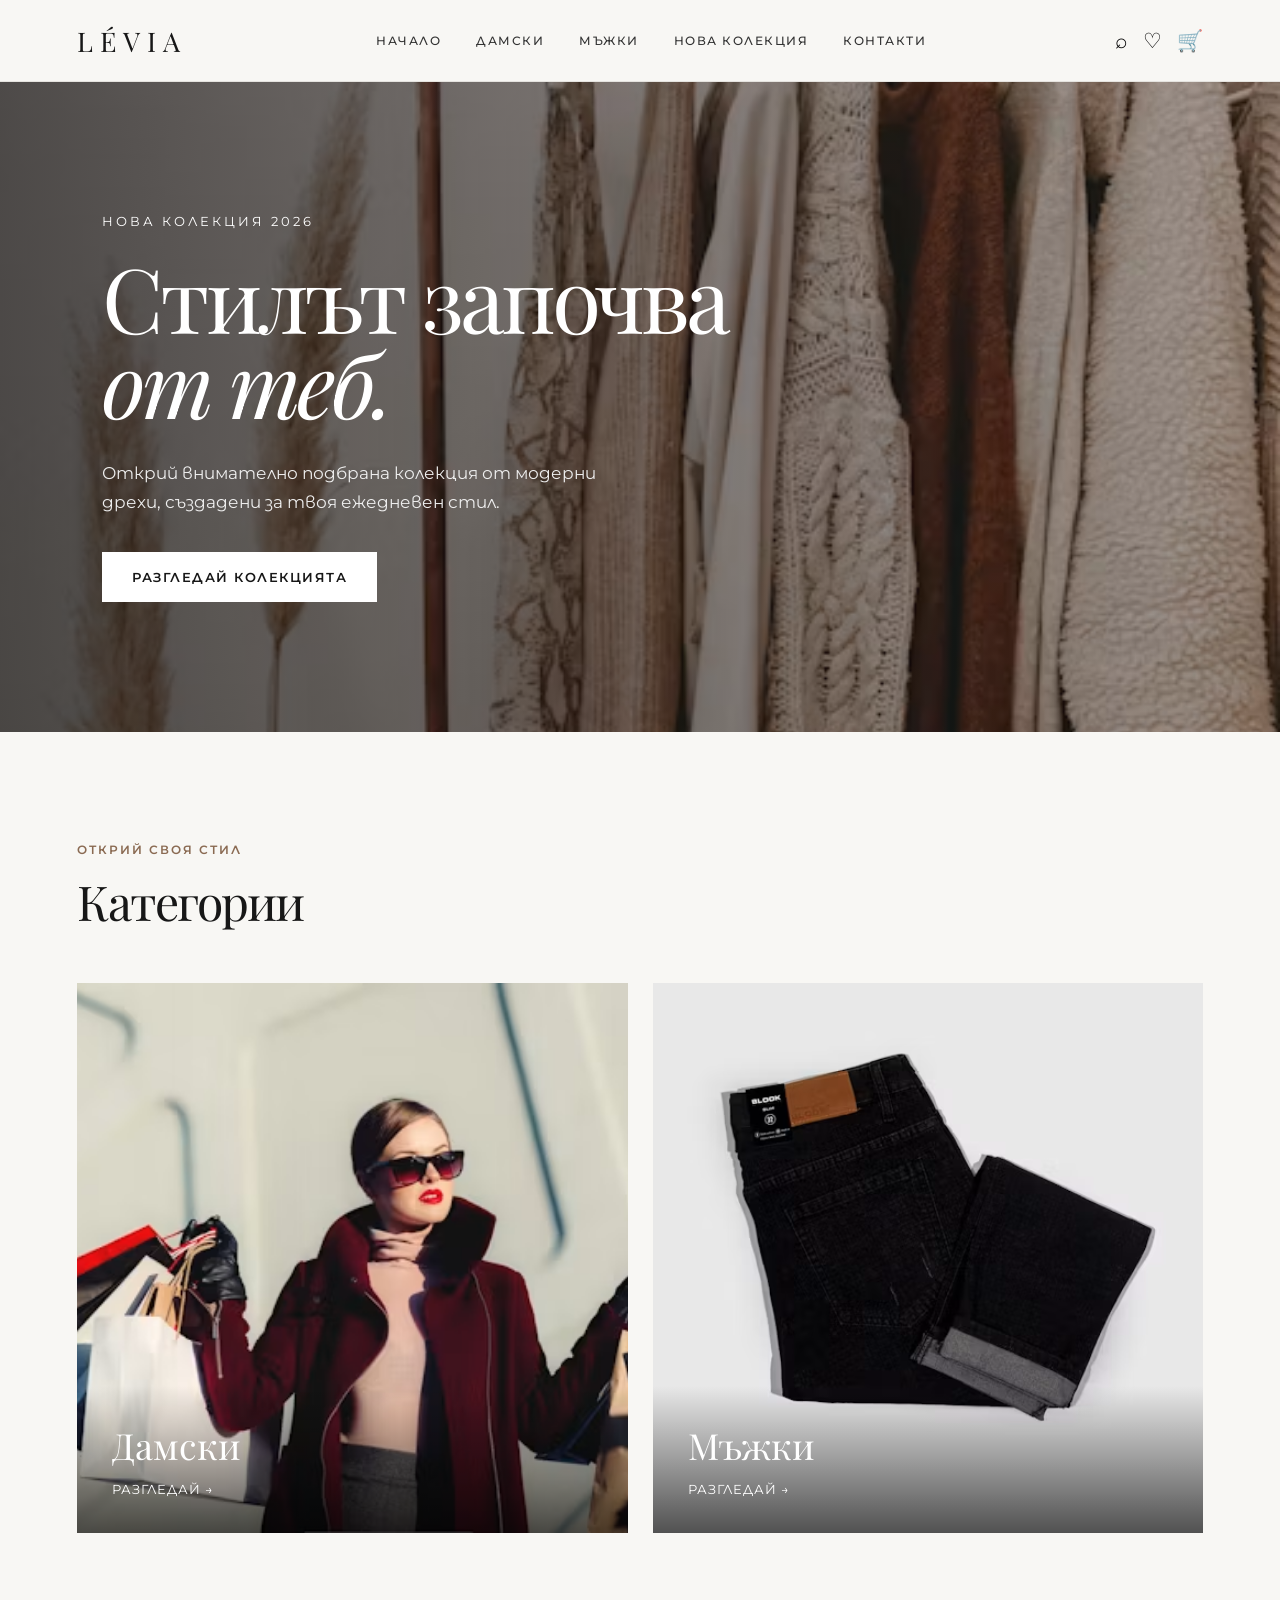
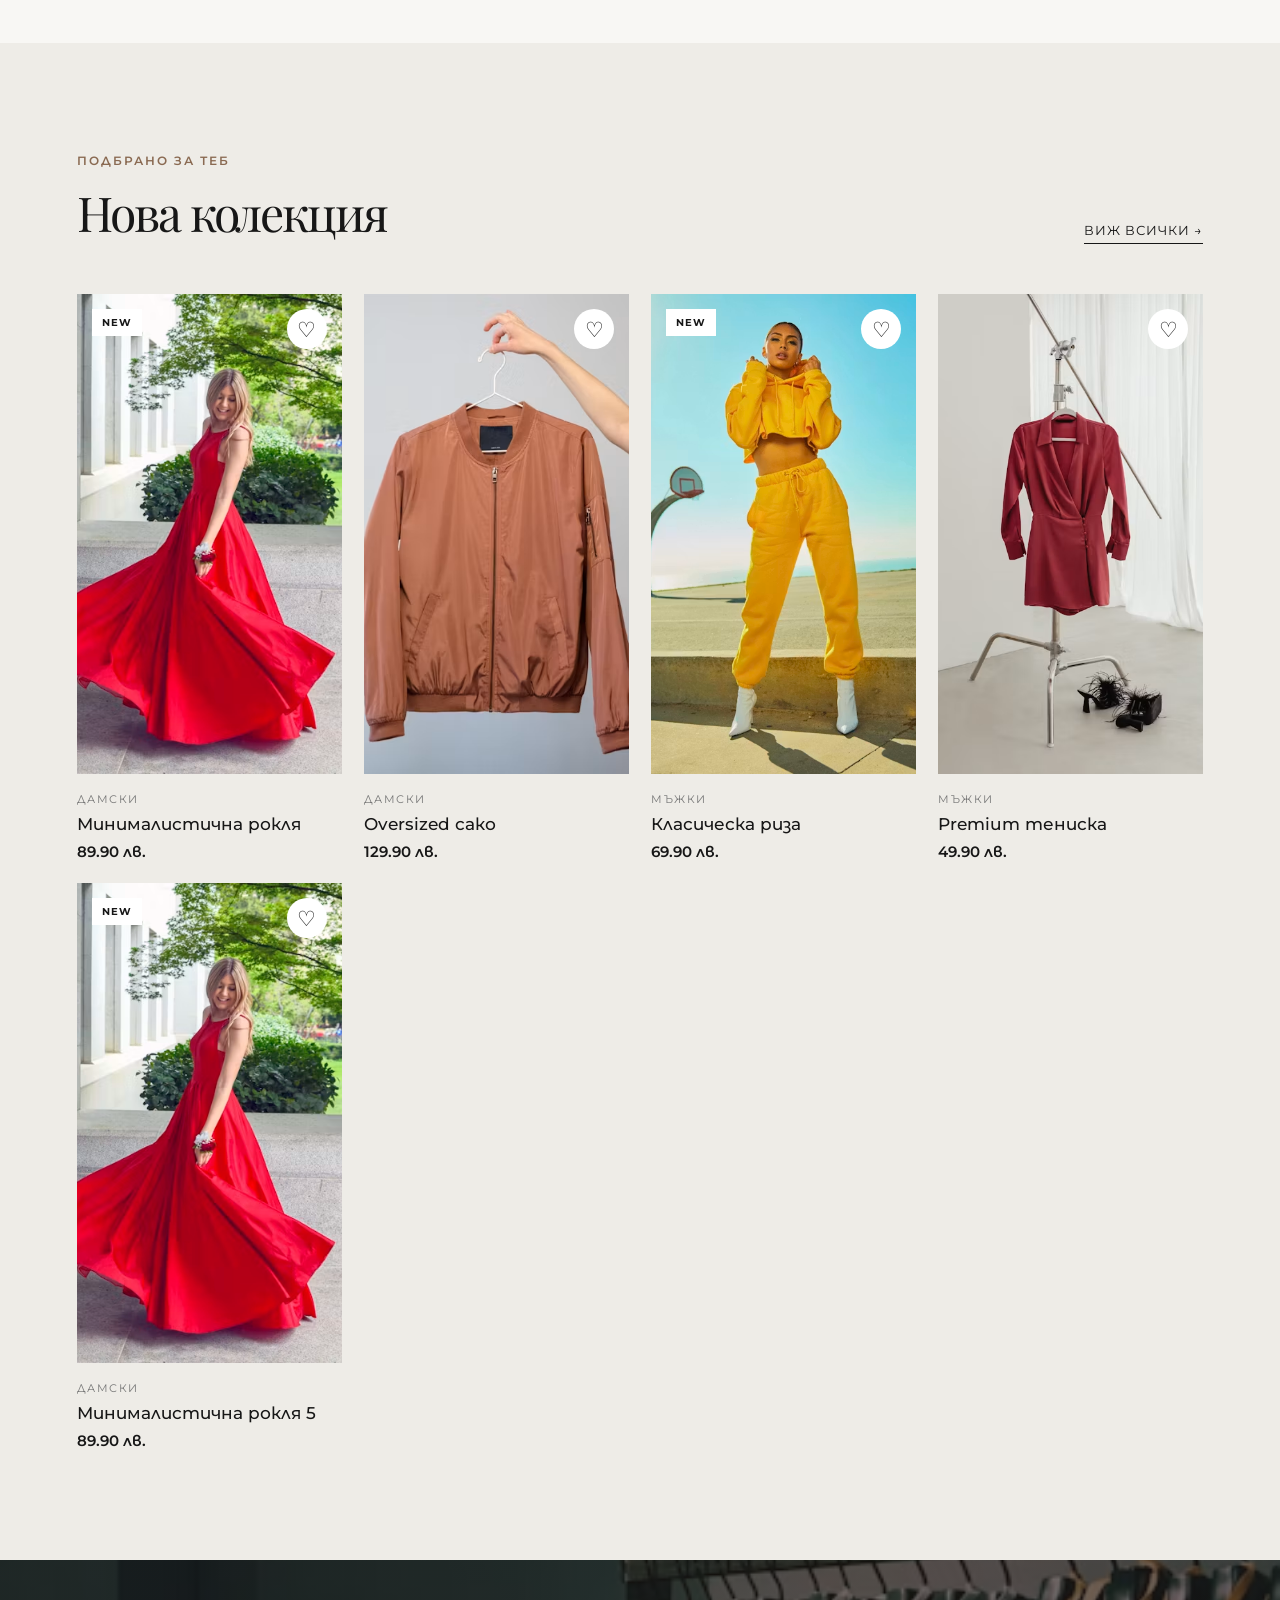
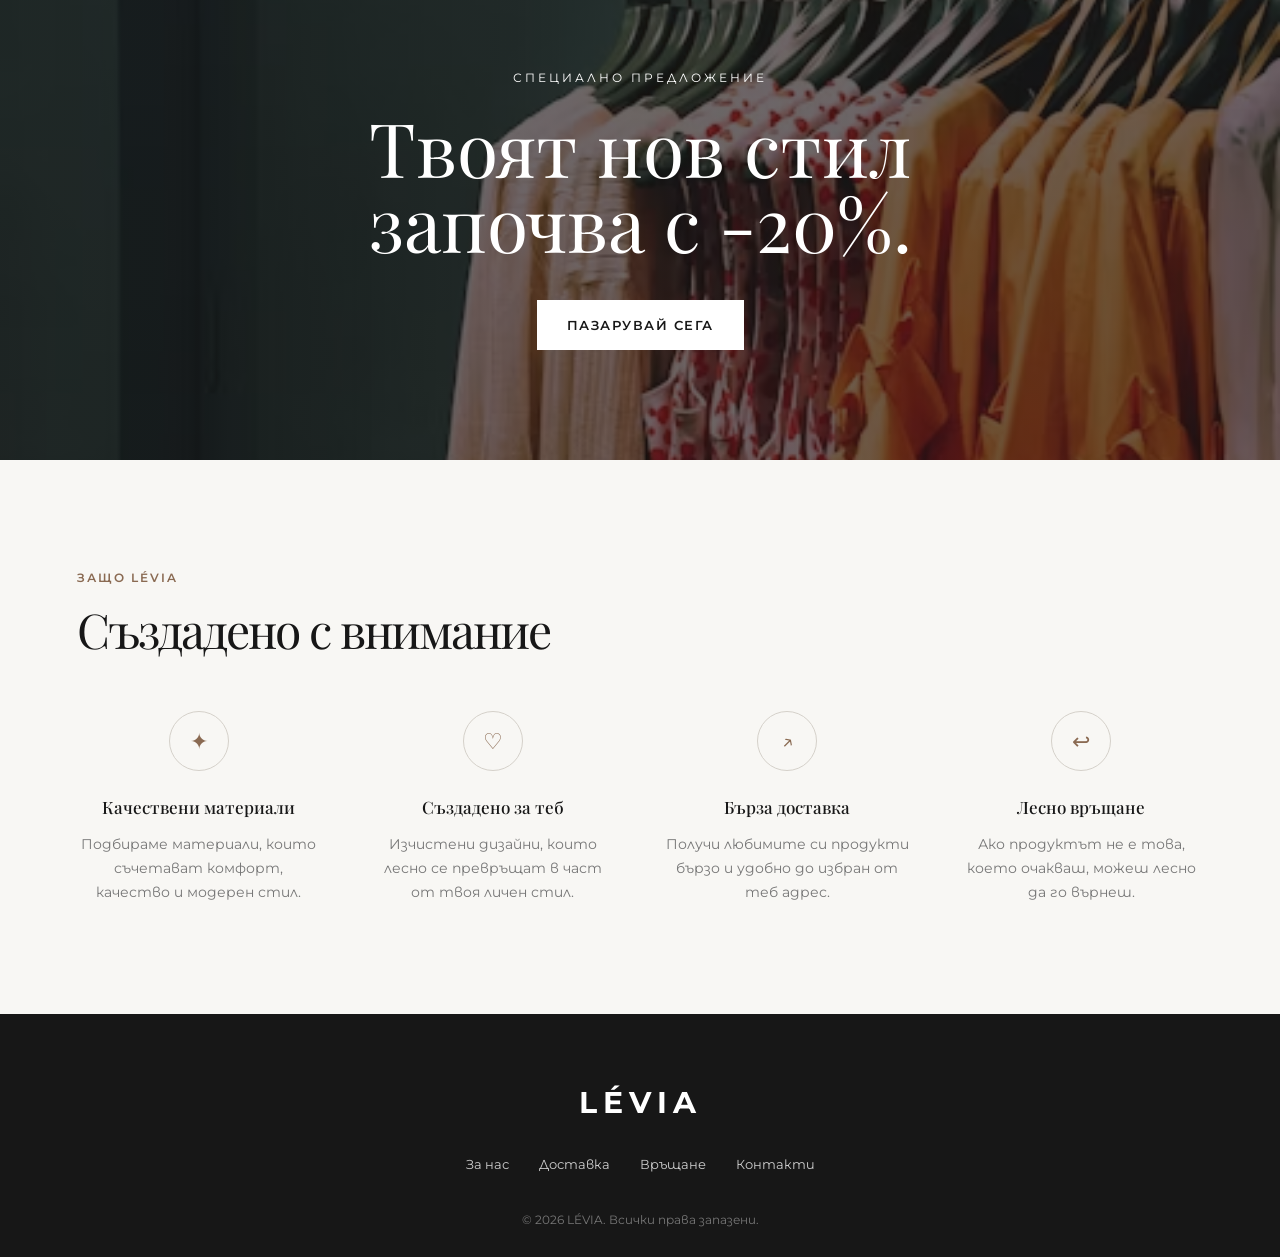
==== index.html @ e7f55e53 "Add separate contact page" ====
<!DOCTYPE html>
<html lang="bg">
<head>
    <meta charset="UTF-8">
    <meta name="viewport" content="width=device-width, initial-scale=1.0">

    <title>LÉVIA — Мода за всеки ден</title>

<link rel="preconnect" href="https://fonts.googleapis.com">
<link rel="preconnect" href="https://fonts.gstatic.com" crossorigin>

<link
    href="https://fonts.googleapis.com/css2?family=Montserrat:wght@400;500;600&family=Playfair+Display:ital,wght@0,400;0,500;1,400&display=swap"
    rel="stylesheet"
>


    <link rel="stylesheet" href="style.css">
</head>

<body>

    <div id="top"></div>

    <!-- Навигация -->
<header class="navbar">

    <a href="index.html" class="logo">
        LÉVIA
    </a>

    <nav class="nav-links">

        <a href="index.html">Начало</a>

        <a href="women.html">Дамски</a>

        <a href="men.html">Мъжки</a>

        <a href="new-collection.html">Нова колекция</a>

        <a href="contact.html">Контакти</a>

    </nav>

    <div class="nav-actions">

        <button
    class="search-button"
    aria-label="Търсене"
    type="button"
>
    ⌕
</button>


        <button aria-label="Любими">
            ♡
        </button>

        <button aria-label="Количка">
            🛒
        </button>

        <button
            class="menu-toggle"
            aria-label="Отвори менюто"
            aria-expanded="false"
        >
            ☰
        </button>

    </div>

</header>

<div class="search-panel" id="searchPanel">

    <input
        type="text"
        id="searchInput"
        placeholder="Търси продукт..."
        autocomplete="off"
    >

    <button
        id="closeSearch"
        type="button"
        aria-label="Затвори"
    >
        ✕
    </button>

</div>
    <!-- Hero секция -->
    <main>

        <section class="hero">

            <div class="hero-content">
                <p class="hero-small-title">НОВА КОЛЕКЦИЯ 2026</p>

                <h1>
                    Стилът започва
                    <span>от теб.</span>
                </h1>

                <p class="hero-description">
                    Открий внимателно подбрана колекция от модерни
                    дрехи, създадени за твоя ежедневен стил.
                </p>

                <a href="#collection" class="hero-button">
                    Разгледай колекцията
                </a>
            </div>

        </section>


        <!-- Категории -->
        <section class="categories">

            <div class="section-heading">
                <p>ОТКРИЙ СВОЯ СТИЛ</p>
                <h2>Категории</h2>
            </div>

            <div class="category-grid">

                <a href="#collection" class="category-card" data-category="women">
                    <div class="category-image category-women"></div>
                    <div class="category-overlay">
                        <h3>Дамски</h3>
                        <span>Разгледай →</span>
                    </div>
                </a>

                <a href="#collection" class="category-card" data-category="men">
                    <div class="category-image category-men"></div>
                    <div class="category-overlay">
                        <h3>Мъжки</h3>
                        <span>Разгледай →</span>
                    </div>
                </a>

            </div>

        </section>


        <!-- Продукти -->
        <section class="collection" id="collection">

            <div class="section-heading collection-heading">
                <div>
                    <p>ПОДБРАНО ЗА ТЕБ</p>
                    <h2>Нова колекция</h2>
                </div>

                <a href="#" class="view-all">
                    Виж всички →
                </a>
            </div>


            <div
    class="product-grid"
    id="productGrid"></div>

        </section>


        <!-- Промо секция -->
        <section class="promo">

            <div class="promo-content">

                <p>СПЕЦИАЛНО ПРЕДЛОЖЕНИЕ</p>

                <h2>
                    Твоят нов стил
                    започва с -20%.
                </h2>

                <a href="#" class="hero-button">
                    Пазарувай сега
                </a>

            </div>

        </section>

        <!-- Защо LÉVIA -->
<section class="benefits">

    <div class="section-heading">
        <p>ЗАЩО LÉVIA</p>
        <h2>Създадено с внимание</h2>
    </div>

    <div class="benefits-grid">

        <div class="benefit">
            <div class="benefit-icon">✦</div>

            <h3>Качествени материали</h3>

            <p>
                Подбираме материали, които съчетават
                комфорт, качество и модерен стил.
            </p>
        </div>


        <div class="benefit">
            <div class="benefit-icon">♡</div>

            <h3>Създадено за теб</h3>

            <p>
                Изчистени дизайни, които лесно се
                превръщат в част от твоя личен стил.
            </p>
        </div>


        <div class="benefit">
            <div class="benefit-icon">↗</div>

            <h3>Бърза доставка</h3>

            <p>
                Получи любимите си продукти бързо
                и удобно до избран от теб адрес.
            </p>
        </div>


        <div class="benefit">
            <div class="benefit-icon">↩</div>

            <h3>Лесно връщане</h3>

            <p>
                Ако продуктът не е това, което очакваш,
                можеш лесно да го върнеш.
            </p>
        </div>

    </div>

</section>


    </main>
    
    <!-- Footer -->
    <footer class="footer">

        <div class="footer-logo">
            LÉVIA
        </div>

        <div class="footer-links">
            <a href="#">За нас</a>
            <a href="#">Доставка</a>
            <a href="#">Връщане</a>
            <a href="contact.html">Контакти</a>
        </div>

        <p>
            © 2026 LÉVIA. Всички права запазени.
        </p>

    </footer>


    <script src="script.js"></script>

</body>
</html>
---- style.css ----
/* =========================================
   ОСНОВНИ НАСТРОЙКИ
========================================= */

* {
    margin: 0;
    padding: 0;
    box-sizing: border-box;
}

html {
    scroll-behavior: smooth;
}

body {
    font-family: "Montserrat", sans-serif;
    background: #f8f7f4;
    color: #171717;
}

a {
    text-decoration: none;
    color: inherit;
}

button {
    font-family: inherit;
}


/* =========================================
   NAVIGATION
========================================= */

.navbar {
    width: 100%;
    height: 82px;

    display: flex;
    align-items: center;
    justify-content: space-between;

    padding: 0 6%;

    background: rgba(248, 247, 244, 0.96);

    border-bottom: 1px solid #e5e3df;

    position: relative;
    z-index: 200;

    backdrop-filter: blur(10px);
}

.logo {
    font-family: "Playfair Display", serif;

    font-size: 27px;
    font-weight: 400;

    letter-spacing: 7px;

    color: #171717;

    transition: opacity 0.3s ease;
}

.logo:hover {
    opacity: 0.65;
}

.nav-links {
    display: flex;
    align-items: center;
    gap: 35px;
}

.nav-links a {
    position: relative;

    font-size: 12px;
    font-weight: 500;

    text-transform: uppercase;
    letter-spacing: 1.5px;

    color: #333;

    transition: color 0.3s ease;
}

.nav-links a::after {
    content: "";

    position: absolute;

    left: 0;
    bottom: -7px;

    width: 0;
    height: 1px;

    background: #8a6a52;

    transition: width 0.3s ease;
}

.nav-links a:hover {
    color: #8a6a52;
}

.nav-links a:hover::after {
    width: 100%;
}

.nav-actions {
    display: flex;
    align-items: center;
    gap: 15px;
}

.nav-actions button {
    border: none;
    background: transparent;

    font-size: 21px;

    cursor: pointer;

    transition: transform 0.3s ease;
}

.nav-actions button:hover {
    transform: translateY(-2px);
}


/* =========================================
   HERO
========================================= */

.hero {
    min-height: 650px;

    display: flex;
    align-items: center;

    padding: 80px 8%;

    position: relative;

    background:
        linear-gradient(
            90deg,
            rgba(20, 20, 20, 0.72),
            rgba(20, 20, 20, 0.25)
        ),
        url("images/hero.jpg");

    background-size: cover;
    background-position: center;
}

.hero-content {
    max-width: 650px;
    color: white;
}

.hero-small-title {
    font-size: 13px;
    letter-spacing: 3px;
    margin-bottom: 25px;
}

.hero h1 {
    font-size: clamp(55px, 7vw, 100px);
    line-height: 0.95;
    font-weight: 500;
    letter-spacing: -4px;
}

.hero h1 span {
    display: block;
    font-style: italic;
    font-weight: 300;
}

.hero-description {
    max-width: 500px;

    margin: 35px 0;

    font-size: 17px;
    line-height: 1.7;

    color: #eeeeee;
}

.hero-button {
    display: inline-block;

    padding: 17px 30px;

    background: white;
    color: #171717;

    font-size: 13px;
    font-weight: 600;

    text-transform: uppercase;
    letter-spacing: 1.5px;

    transition:
        background 0.3s ease,
        color 0.3s ease,
        transform 0.3s ease;
}

.hero-button:hover {
    background: #171717;
    color: white;

    transform: translateY(-3px);
}


/* =========================================
   ОБЩИ СЕКЦИИ
========================================= */

.categories,
.collection {
    padding: 110px 6%;
}

.section-heading {
    margin-bottom: 50px;
}

.section-heading p {
    margin-bottom: 12px;

    color: #8a6a52;

    font-size: 12px;
    font-weight: 600;

    letter-spacing: 2px;
}

.section-heading h2 {
    font-size: 48px;
    font-weight: 400;
    letter-spacing: -2px;
}


/* =========================================
   CATEGORIES
========================================= */

.category-grid {
    display: grid;
    grid-template-columns: repeat(2, 1fr);

    gap: 25px;
}

.category-card {
    height: 550px;

    position: relative;

    overflow: hidden;

    background: #ddd;
}

.category-image {
    width: 100%;
    height: 100%;

    background-size: cover;
    background-position: center;

    transition: transform 0.7s ease;
}

.category-women {
    background-image: url("images/women.jpg");
}

.category-men {
    background-image: url("images/men.jpg");
}

.category-card:hover .category-image {
    transform: scale(1.05);
}

.category-overlay {
    position: absolute;

    left: 0;
    right: 0;
    bottom: 0;

    padding: 35px;

    color: white;

    background: linear-gradient(
        transparent,
        rgba(0, 0, 0, 0.65)
    );
}

.category-overlay h3 {
    font-size: 36px;
    font-weight: 400;

    margin-bottom: 10px;
}

.category-overlay span {
    font-size: 13px;
    text-transform: uppercase;
    letter-spacing: 1px;
}


/* =========================================
   PRODUCTS
========================================= */

.collection {
    background: #eeece7;
}

.collection-heading {
    display: flex;
    align-items: flex-end;
    justify-content: space-between;
}

.view-all {
    padding-bottom: 5px;

    border-bottom: 1px solid #171717;

    font-size: 13px;
    text-transform: uppercase;
    letter-spacing: 1px;
}

.product-grid {
    display: grid;

    grid-template-columns:
        repeat(4, 1fr);

    gap: 22px;
}

.product-card {
    cursor: pointer;
}

.product-image {
    height: 480px;

    position: relative;

    background:
        url("images/product-1.jpg")
        center / cover;

    overflow: hidden;
}

.product-2 {
    background-image:
        url("images/product-2.jpg");
}

.product-3 {
    background-image:
        url("images/product-3.jpg");
}

.product-4 {
    background-image:
        url("images/product-4.jpg");
}

.product-label {
    position: absolute;

    top: 15px;
    left: 15px;

    padding: 7px 10px;

    background: white;

    font-size: 10px;
    font-weight: bold;

    letter-spacing: 1px;
}

.favorite-button {
    position: absolute;

    top: 15px;
    right: 15px;

    width: 40px;
    height: 40px;

    border: none;
    border-radius: 50%;

    background: white;

    font-size: 21px;

    cursor: pointer;

    transition: transform 0.3s ease;
}

.favorite-button:hover {
    transform: scale(1.1);
}

.product-info {
    padding-top: 18px;
}

.product-category {
    color: #777;

    font-size: 11px;

    text-transform: uppercase;
    letter-spacing: 1.5px;

    margin-bottom: 8px;
}

.product-info h3 {
    font-size: 17px;
    font-weight: 400;

    margin-bottom: 8px;
}

.product-price {
    font-size: 15px;
    font-weight: 600;
}


/* =========================================
   PROMO
========================================= */

.promo {
    min-height: 500px;

    display: flex;
    align-items: center;
    justify-content: center;

    text-align: center;

    padding: 80px 20px;

    background:
        linear-gradient(
            rgba(30, 25, 22, 0.65),
            rgba(30, 25, 22, 0.65)
        ),
        url("images/promo.jpg");

    background-size: cover;
    background-position: center;

    color: white;
}

.promo-content {
    max-width: 700px;
}

.promo-content > p {
    font-size: 12px;
    letter-spacing: 3px;

    margin-bottom: 25px;
}

.promo h2 {
    font-size: clamp(45px, 6vw, 75px);
    line-height: 1;

    font-weight: 400;

    margin-bottom: 40px;
}


/* =========================================
   FOOTER
========================================= */

.footer {
    padding: 70px 6% 30px;

    background: #171717;

    color: white;

    text-align: center;
}

.footer-logo {
    font-size: 30px;
    font-weight: bold;

    letter-spacing: 6px;

    margin-bottom: 35px;
}

.footer-links {
    display: flex;
    justify-content: center;

    gap: 30px;

    margin-bottom: 40px;
}

.footer-links a {
    color: #cfcfcf;

    font-size: 13px;

    transition: color 0.3s ease;
}

.footer-links a:hover {
    color: white;
}

.footer > p {
    color: #777;

    font-size: 12px;
}


/* =========================================
   RESPONSIVE — TABLET
========================================= */

@media (max-width: 900px) {

    .nav-links {
        gap: 15px;
    }

    .nav-links a {
        font-size: 11px;
    }

    .product-grid {
        grid-template-columns:
            repeat(2, 1fr);
    }

    .product-image {
        height: 450px;
    }
}


/* =========================================
   RESPONSIVE — MOBILE
========================================= */

@media (max-width: 650px) {

    .navbar {
        height: 70px;
        padding: 0 5%;
    }

    .logo {
        font-size: 22px;
    }

    .nav-links {
        display: none;
    }

    .nav-actions {
        gap: 8px;
    }

    .hero {
        min-height: 600px;

        padding: 60px 7%;

        background-position: center;
    }

    .hero h1 {
        font-size: 58px;
    }

    .hero-description {
        font-size: 15px;
    }

    .categories,
    .collection {
        padding: 75px 5%;
    }

    .section-heading h2 {
        font-size: 38px;
    }

    .category-grid {
        grid-template-columns: 1fr;
    }

    .category-card {
        height: 450px;
    }

    .collection-heading {
        display: block;
    }

    .view-all {
        display: inline-block;
        margin-top: 20px;
    }

    .product-grid {
        grid-template-columns: 1fr 1fr;

        gap: 12px;
    }

    .product-image {
        height: 300px;
    }

    .product-info h3 {
        font-size: 14px;
    }

    .promo {
        min-height: 450px;
    }

    .footer-links {
        flex-wrap: wrap;
    }
}

/* =========================================
   PRODUCT ANIMATION
========================================= */

.product-card {
    opacity: 0;
    transform: translateY(30px);

    transition:
        opacity 0.7s ease,
        transform 0.7s ease;
}

.product-card {
    display: block;
    color: inherit;
}

.product-card.show {
    opacity: 1;
    transform: translateY(0);
}

.product-card.search-hidden {
    display: none;
}

/* =========================================
   PRODUCT PAGE
========================================= */

.product-page {
    min-height: 750px;

    display: grid;
    grid-template-columns: 1.1fr 0.9fr;

    gap: 80px;

    padding: 80px 8%;
}

.product-large-image {
    width: 100%;
    height: 700px;

    overflow: hidden;

    background: #e5e2dc;
}

.product-large-image img {
    width: 100%;
    height: 100%;

    object-fit: cover;

    display: block;
}

.product-details {
    padding-top: 30px;

    max-width: 500px;
}

.product-details .product-category {
    color: #8a6a52;

    font-size: 12px;

    text-transform: uppercase;
    letter-spacing: 2px;

    margin-bottom: 20px;
}

.product-details h1 {
    font-size: 48px;
    line-height: 1.05;

    font-weight: 400;

    margin-bottom: 20px;
}

.product-page-price {
    font-size: 20px;
    font-weight: 600;

    margin-bottom: 35px;
}

.product-description {
    color: #666;

    font-size: 15px;
    line-height: 1.8;

    margin-bottom: 45px;
}

.size-section {
    margin-bottom: 30px;
}

.size-title {
    display: flex;
    justify-content: space-between;

    margin-bottom: 15px;

    font-size: 13px;
}

.size-title span:last-child {
    color: #777;

    text-decoration: underline;

    cursor: pointer;
}

.sizes {
    display: flex;
    gap: 10px;
}

.sizes button {
    width: 55px;
    height: 50px;

    border: 1px solid #ccc;

    background: transparent;

    cursor: pointer;

    transition:
        background 0.3s ease,
        color 0.3s ease;
}

.sizes button:hover,
.sizes button.selected {
    background: #171717;
    color: white;

    border-color: #171717;
}

.add-to-cart {
    width: 100%;

    padding: 20px;

    border: none;

    background: #171717;
    color: white;

    font-size: 13px;
    font-weight: 600;

    text-transform: uppercase;
    letter-spacing: 1.5px;

    cursor: pointer;

    transition: background 0.3s ease;
}

.add-to-cart:hover {
    background: #8a6a52;
}

.product-info-list {
    margin-top: 45px;

    border-top: 1px solid #ddd;
}

.product-info-list div {
    display: flex;
    justify-content: space-between;

    padding: 18px 0;

    border-bottom: 1px solid #ddd;

    font-size: 13px;
}

.product-info-list span:last-child {
    color: #777;
}


/* =========================================
   PRODUCT PAGE — MOBILE
========================================= */

@media (max-width: 800px) {

    .product-page {
        grid-template-columns: 1fr;

        gap: 40px;

        padding: 50px 5%;
    }

    .product-large-image {
        height: 550px;
    }

    .product-details {
        padding-top: 0;
    }

    .product-details h1 {
        font-size: 38px;
    }
}

/* =========================================
   MOBILE MENU
========================================= */

.menu-toggle {
    display: none;

    border: none;
    background: transparent;

    font-size: 25px;

    cursor: pointer;
}


/* =========================================
   MOBILE NAVIGATION
========================================= */

@media (max-width: 650px) {

    .menu-toggle {
        display: block;
    }

    .navbar {
        position: relative;
    }

    .nav-links {
        position: absolute;

        top: 70px;
        left: 0;

        width: 100%;

        display: flex;
        flex-direction: column;
        align-items: stretch;

        gap: 0;

        background: #f8f7f4;

        border-bottom: 1px solid #ddd;

        max-height: 0;
        overflow: hidden;

        opacity: 0;

        transition:
            max-height 0.4s ease,
            opacity 0.3s ease;
    }

    .nav-links a {
        padding: 18px 6%;

        border-bottom: 1px solid #e5e3df;
    }

    .nav-links.mobile-open {
        max-height: 400px;
        opacity: 1;
    }

}

/* =========================================
   BENEFITS
========================================= */

.benefits {
    padding: 110px 6%;
    background: #f8f7f4;
}

.benefits-grid {
    display: grid;
    grid-template-columns: repeat(4, 1fr);
    gap: 50px;
}

.benefit {
    text-align: center;
}

.benefit-icon {
    width: 60px;
    height: 60px;

    margin: 0 auto 25px;

    display: flex;
    align-items: center;
    justify-content: center;

    border: 1px solid #d5d1ca;
    border-radius: 50%;

    font-size: 22px;

    color: #8a6a52;
}

.benefit h3 {
    font-size: 17px;
    font-weight: 500;

    margin-bottom: 15px;
}

.benefit p {
    color: #777;

    font-size: 14px;
    line-height: 1.7;
}


/* =========================================
   BENEFITS — MOBILE
========================================= */

@media (max-width: 800px) {

    .benefits-grid {
        grid-template-columns: repeat(2, 1fr);
        gap: 45px 25px;
    }

}


@media (max-width: 500px) {

    .benefits {
        padding: 75px 5%;
    }

    .benefits-grid {
        grid-template-columns: 1fr;
    }

}

/* =========================================
   PREMIUM TYPOGRAPHY
========================================= */

h1,
h2,
h3 {
    font-family: "Playfair Display", serif;
}

.hero h1 {
    font-weight: 400;
}

.section-heading h2 {
    font-weight: 400;
}

.category-overlay h3 {
    font-weight: 400;
}

.product-info h3 {
    font-family: "Montserrat", sans-serif;
    font-weight: 500;
}

.product-details h1 {
    font-family: "Playfair Display", serif;
    font-weight: 400;
}

.promo h2 {
    font-family: "Playfair Display", serif;
    font-weight: 400;
}

/* =========================================
   CONTACTS
========================================= */

.contact-section {
    padding: 100px 6%;
    background: #eeece8;
}

.contact-content {
    max-width: 1000px;
    margin: 50px auto 0;

    display: grid;
    grid-template-columns: repeat(3, 1fr);
    gap: 40px;

    text-align: center;
}

.contact-content h3 {
    font-family: "Montserrat", sans-serif;
    font-size: 14px;
    font-weight: 600;
    margin-bottom: 12px;
}

.contact-content p {
    color: #777;
    font-size: 14px;
    line-height: 1.7;
}


/* MOBILE */

@media (max-width: 650px) {

    .contact-content {
        grid-template-columns: 1fr;
        gap: 30px;
    }

}

/* =========================================
   SEARCH
========================================= */

.search-panel {
    width: 100%;

    height: 80px;

    padding: 0 6%;

    display: none;
    align-items: center;
    gap: 20px;

    background: #f8f7f4;

    border-bottom: 1px solid #ddd;

    position: sticky;

    z-index: 100;

    animation: searchOpen 0.25s ease;
}


/* Показва се само когато е активна */

.search-panel.active {
    display: flex;
}


/* Поле */

.search-panel input {
    flex: 1;

    height: 45px;

    border: none;
    border-bottom: 1px solid #aaa;

    outline: none;

    background: transparent;

    font-family: "Montserrat", sans-serif;

    font-size: 15px;

    color: #171717;
}

.search-panel input::placeholder {
    color: #888;
}


/* Бутон X */

.search-panel button {
    width: 40px;
    height: 40px;

    border: none;

    background: transparent;

    font-size: 18px;

    cursor: pointer;

    color: #171717;

    transition: opacity 0.3s ease;
}

.search-panel button:hover {
    opacity: 0.55;
}


/* =========================================
   SEARCH ANIMATION
========================================= */

@keyframes searchOpen {

    from {
        opacity: 0;
        transform: translateY(-8px);
    }

    to {
        opacity: 1;
        transform: translateY(0);
    }

}


/* =========================================
   SEARCH — MOBILE
========================================= */

@media (max-width: 650px) {

    .search-panel {

        height: 70px;

        padding: 0 5%;

    }

}
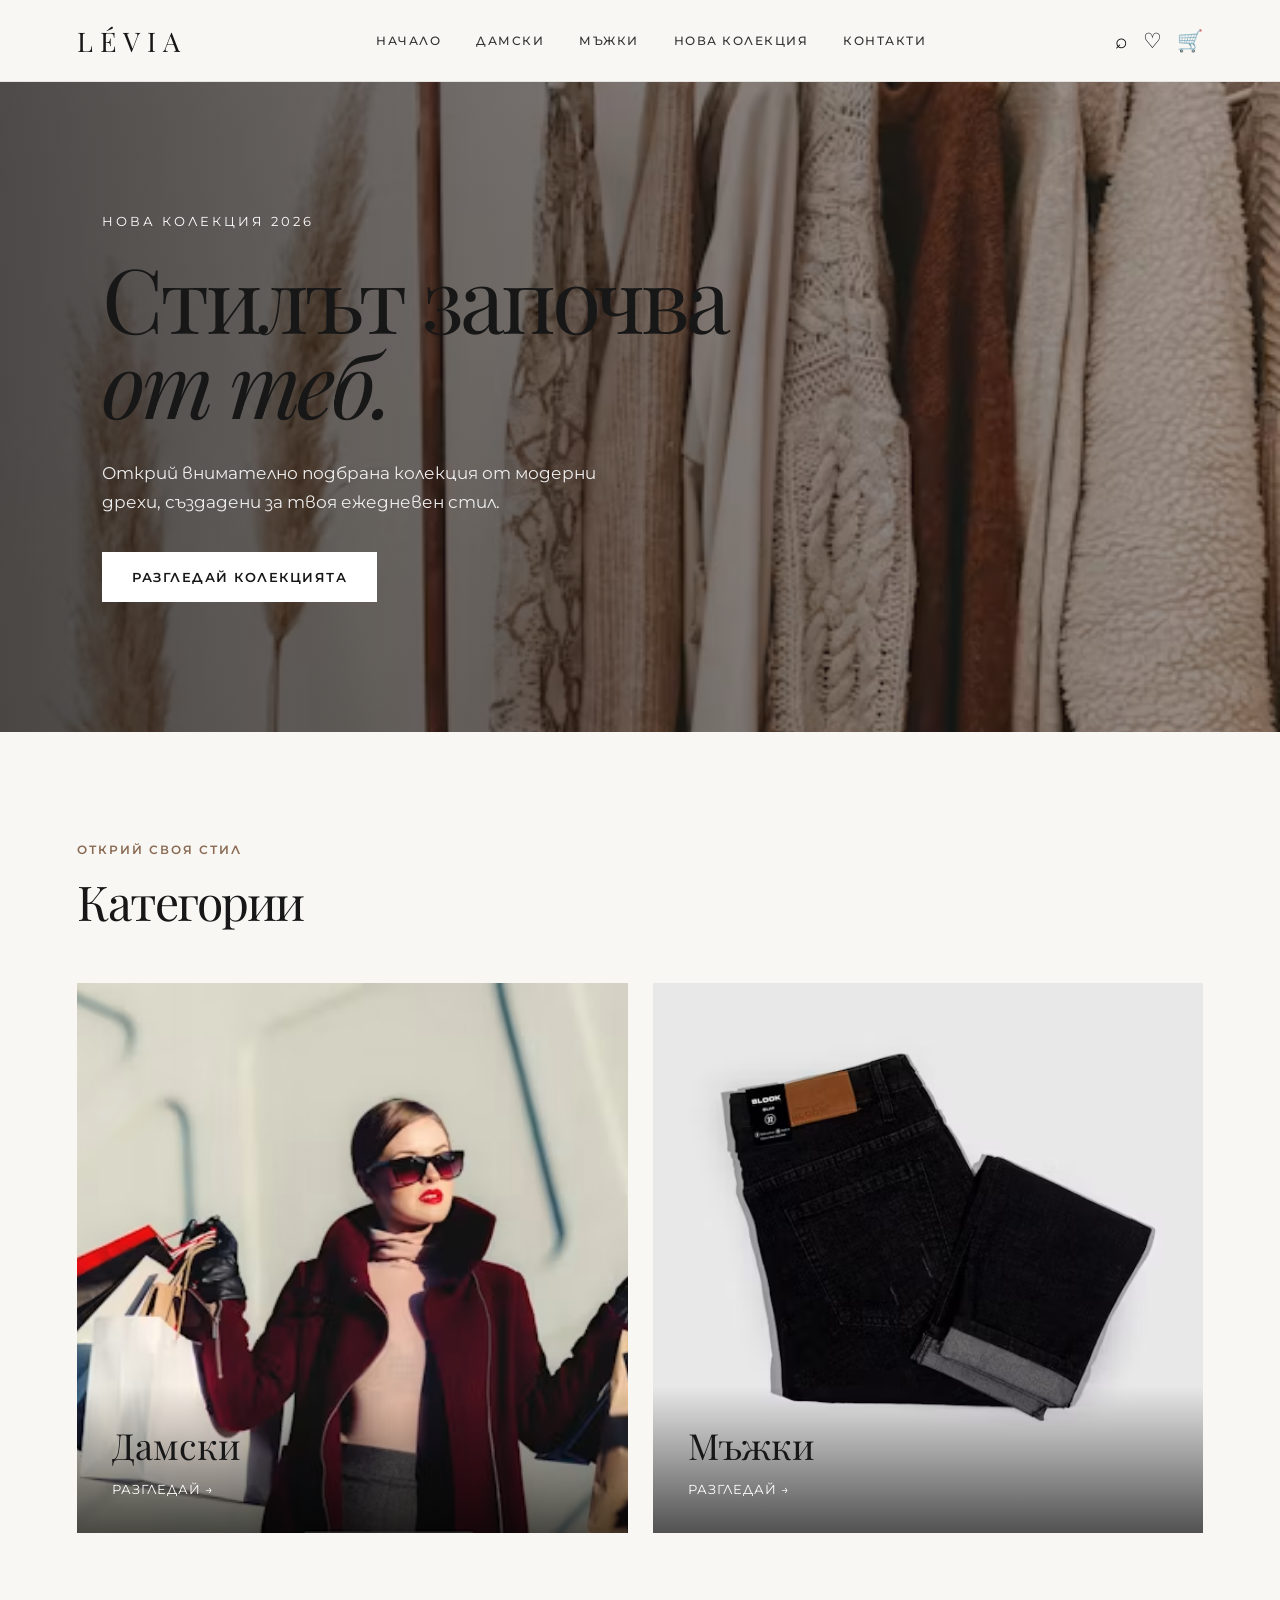
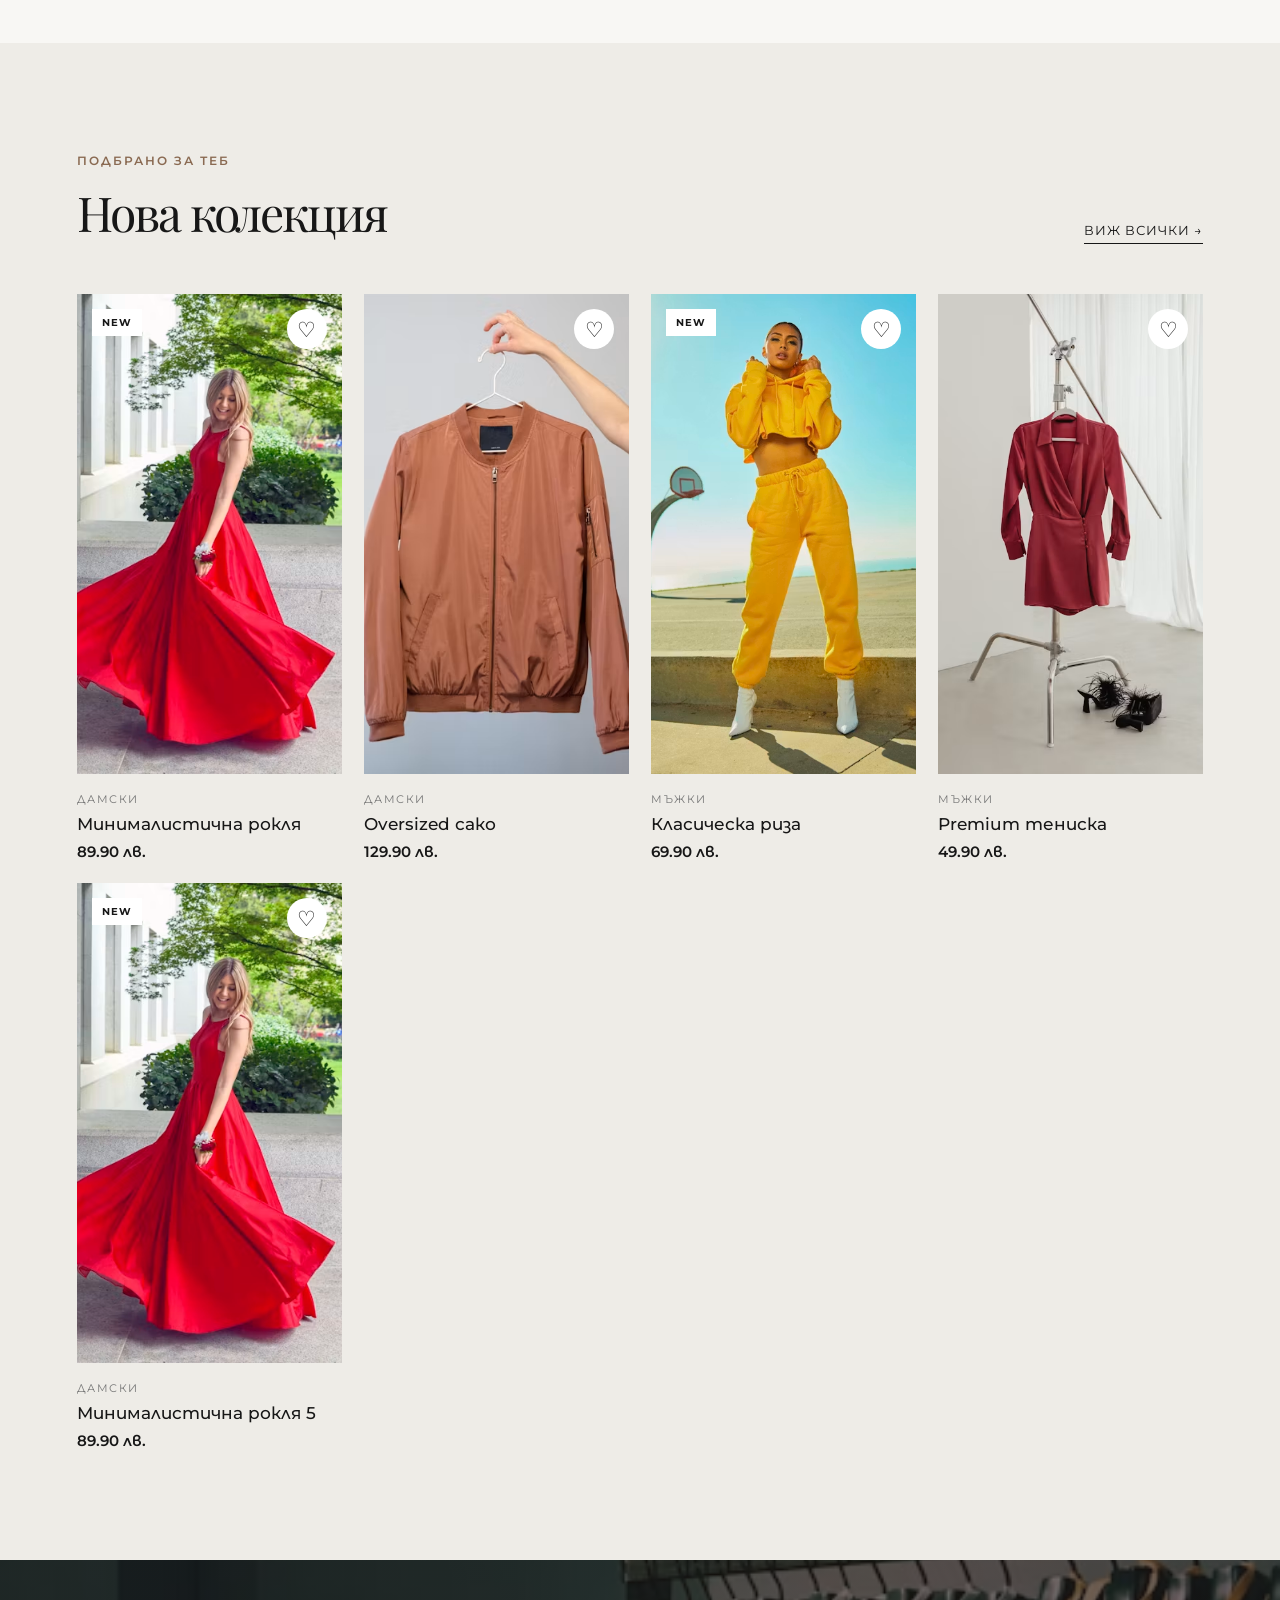
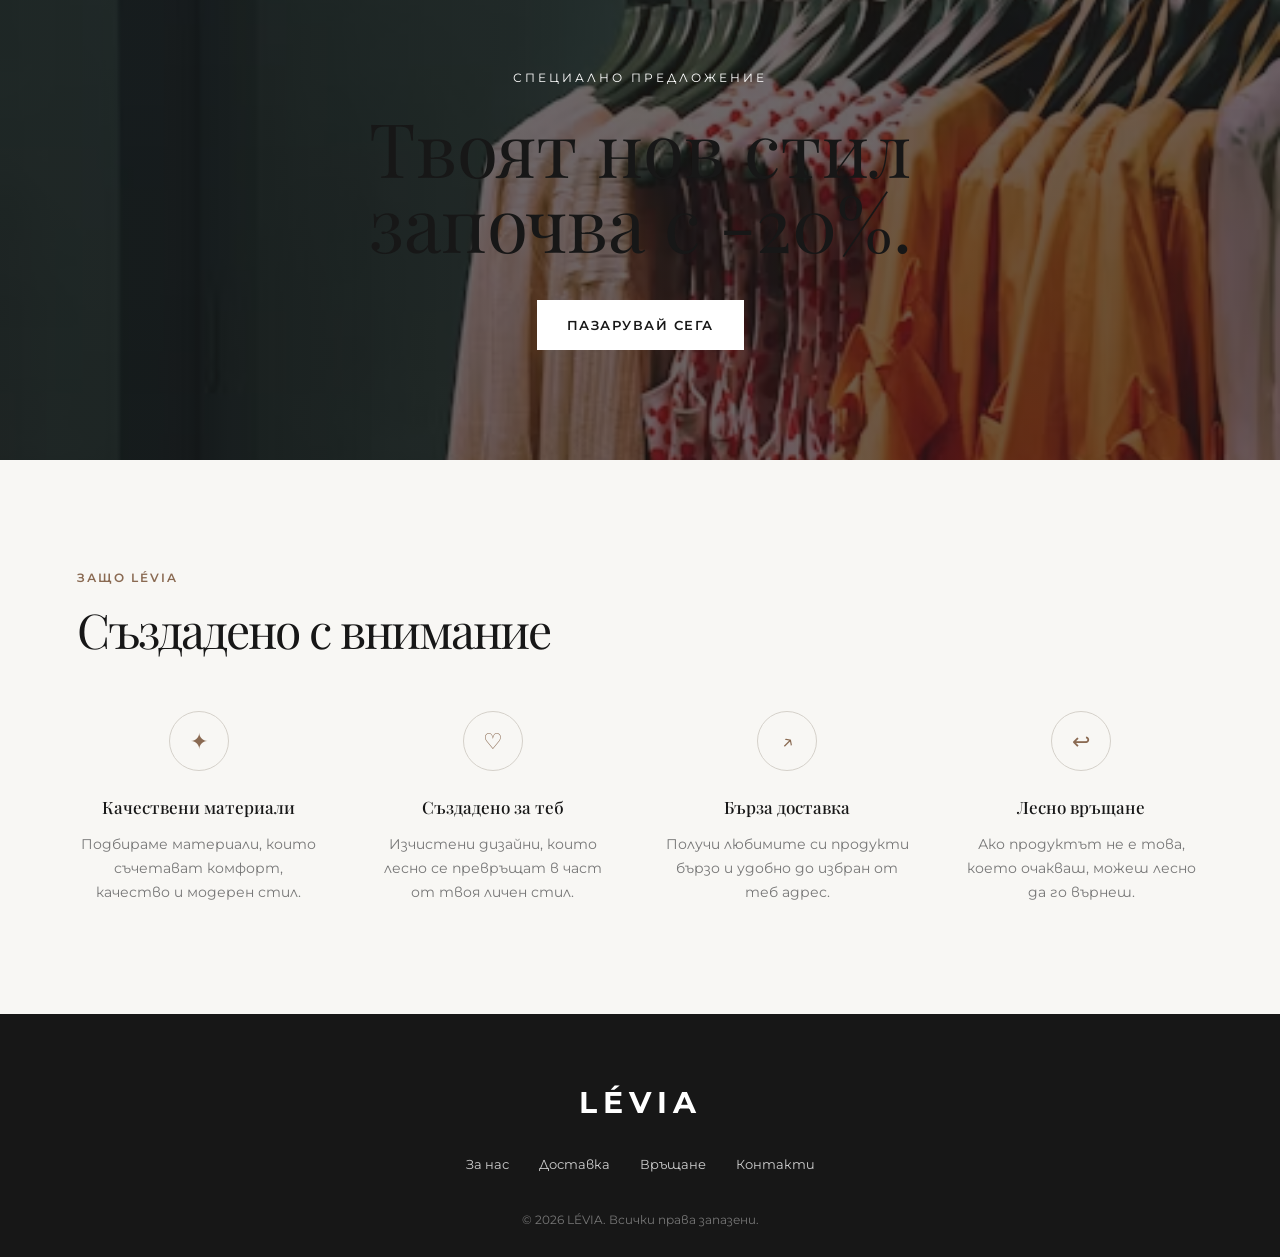
==== commit 4c855dc3: "Update navigation, search and favorites" ====
--- a/index.html
+++ b/index.html
@@ -128,7 +128,7 @@
 
             <div class="category-grid">
 
-                <a href="#collection" class="category-card" data-category="women">
+                <a href="women.html" class="category-card">
                     <div class="category-image category-women"></div>
                     <div class="category-overlay">
                         <h3>Дамски</h3>
@@ -136,7 +136,7 @@
                     </div>
                 </a>
 
-                <a href="#collection" class="category-card" data-category="men">
+                <a href="men.html" class="category-card">
                     <div class="category-image category-men"></div>
                     <div class="category-overlay">
                         <h3>Мъжки</h3>
--- a/style.css
+++ b/style.css
@@ -1050,40 +1050,92 @@
 }
 
 /* =========================================
-   PREMIUM TYPOGRAPHY
-========================================= */
+   TYPOGRAPHY SYSTEM
+========================================= */
+
+body {
+    font-family: "Montserrat", sans-serif;
+    font-weight: 400;
+    color: #171717;
+}
+
+/* Основни заглавия */
 
 h1,
 h2,
 h3 {
     font-family: "Playfair Display", serif;
-}
+    font-weight: 400;
+    color: #171717;
+}
+
+/* Големи заглавия на секции */
+
+.section-heading h1,
+.section-heading h2 {
+    font-family: "Playfair Display", serif;
+    font-weight: 400;
+    letter-spacing: -2px;
+}
+
+/* Hero */
 
 .hero h1 {
-    font-weight: 400;
-}
-
-.section-heading h2 {
-    font-weight: 400;
-}
+    font-family: "Playfair Display", serif;
+    font-weight: 400;
+    letter-spacing: -4px;
+}
+
+/* Заглавия на категории */
 
 .category-overlay h3 {
-    font-weight: 400;
-}
+    font-family: "Playfair Display", serif;
+    font-weight: 400;
+}
+
+/* Имена на продукти */
 
 .product-info h3 {
     font-family: "Montserrat", sans-serif;
     font-weight: 500;
-}
+    letter-spacing: 0;
+}
+
+/* Продуктова страница */
 
 .product-details h1 {
     font-family: "Playfair Display", serif;
     font-weight: 400;
-}
+    letter-spacing: -2px;
+}
+
+/* Промо */
 
 .promo h2 {
     font-family: "Playfair Display", serif;
     font-weight: 400;
+}
+
+/* Контакти */
+
+.contact-page .section-heading h1 {
+    font-family: "Playfair Display", serif;
+    font-weight: 400;
+}
+
+/* Навигация и бутони */
+
+.nav-links a,
+.hero-button,
+.view-all,
+.product-label,
+.product-category,
+.product-price,
+.product-page-price,
+.add-to-cart,
+.footer-links,
+.contact-content h3 {
+    font-family: "Montserrat", sans-serif;
 }
 
 /* =========================================
@@ -1248,4 +1300,262 @@
 
     }
 
+}
+
+/* =========================================
+   CONTACT PAGE
+========================================= */
+
+.contact-page {
+    min-height: 750px;
+
+    padding: 100px 8%;
+
+    background: #f8f7f4;
+}
+
+
+/* Заглавие */
+
+.contact-page .section-heading {
+    max-width: 700px;
+    margin: 0 auto 70px;
+
+    text-align: center;
+}
+
+.contact-page .section-heading p {
+    color: #8a6a52;
+
+    font-size: 12px;
+    font-weight: 600;
+
+    letter-spacing: 3px;
+
+    margin-bottom: 15px;
+}
+
+.contact-page .section-heading h1 {
+    font-family: "Playfair Display", serif;
+
+    font-size: clamp(50px, 7vw, 80px);
+
+    font-weight: 400;
+
+    line-height: 1;
+
+    letter-spacing: -2px;
+}
+
+
+/* Контактни карти */
+
+.contact-page .contact-content {
+    max-width: 1100px;
+
+    margin: 0 auto;
+
+    display: grid;
+
+    grid-template-columns: repeat(3, 1fr);
+
+    gap: 25px;
+
+    text-align: center;
+}
+
+
+.contact-page .contact-content > div {
+    padding: 50px 30px;
+
+    background: #eeece7;
+
+    border: 1px solid #e2dfd9;
+
+    transition:
+        transform 0.3s ease,
+        background 0.3s ease;
+}
+
+
+.contact-page .contact-content > div:hover {
+    transform: translateY(-6px);
+
+    background: #e8e5df;
+}
+
+
+/* Икони */
+
+.contact-icon {
+    width: 60px;
+    height: 60px;
+
+    margin: 0 auto 25px;
+
+    display: flex;
+    align-items: center;
+    justify-content: center;
+
+    border: 1px solid #d0cbc3;
+
+    border-radius: 50%;
+
+    color: #8a6a52;
+
+    font-size: 22px;
+}
+
+
+/* Заглавия */
+
+.contact-page .contact-content h3 {
+    margin-bottom: 15px;
+
+    font-family: "Playfair Display", serif;
+
+    font-size: 24px;
+
+    font-weight: 400;
+
+    color: #171717;
+}
+
+
+/* Информация */
+
+.contact-page .contact-content p {
+    color: #777;
+
+    font-size: 14px;
+
+    line-height: 1.8;
+}
+
+
+/* Линкове */
+
+.contact-page .contact-content a {
+    color: #777;
+
+    transition: color 0.3s ease;
+}
+
+.contact-page .contact-content a:hover {
+    color: #8a6a52;
+}
+
+
+/* =========================================
+   CONTACT PAGE — ADDITIONAL INFO
+========================================= */
+
+.contact-intro {
+    max-width: 650px;
+
+    margin: 0 auto 60px;
+
+    text-align: center;
+
+    color: #777;
+
+    font-size: 15px;
+
+    line-height: 1.8;
+}
+
+
+/* =========================================
+   CONTACT PAGE — MOBILE
+========================================= */
+
+@media (max-width: 800px) {
+
+    .contact-page {
+        padding: 75px 5%;
+    }
+
+    .contact-page .section-heading {
+        margin-bottom: 50px;
+    }
+
+    .contact-page .contact-content {
+        grid-template-columns: 1fr;
+
+        gap: 18px;
+    }
+
+    .contact-page .contact-content > div {
+        padding: 40px 25px;
+    }
+
+}
+
+
+@media (max-width: 500px) {
+
+    .contact-page .section-heading h1 {
+        font-size: 48px;
+    }
+
+}
+
+/* =========================================
+   PAGE HEADINGS
+========================================= */
+
+.page-section {
+    padding-top: 100px;
+    padding-bottom: 110px;
+}
+
+.page-heading {
+    max-width: 900px;
+    margin-bottom: 60px;
+}
+
+.page-heading p {
+    margin-bottom: 14px;
+
+    color: #8a6a52;
+
+    font-family: "Montserrat", sans-serif;
+    font-size: 12px;
+    font-weight: 600;
+
+    letter-spacing: 3px;
+    text-transform: uppercase;
+}
+
+.page-heading h1 {
+    margin: 0;
+
+    font-family: "Playfair Display", serif;
+    font-size: clamp(48px, 6vw, 72px);
+    font-weight: 400;
+
+    line-height: 1;
+    letter-spacing: -2px;
+}
+
+
+/* =========================================
+   PAGE HEADINGS — MOBILE
+========================================= */
+
+@media (max-width: 650px) {
+
+    .page-section {
+        padding-top: 75px;
+        padding-bottom: 75px;
+    }
+
+    .page-heading {
+        margin-bottom: 45px;
+    }
+
+    .page-heading h1 {
+        font-size: 46px;
+    }
+
 }
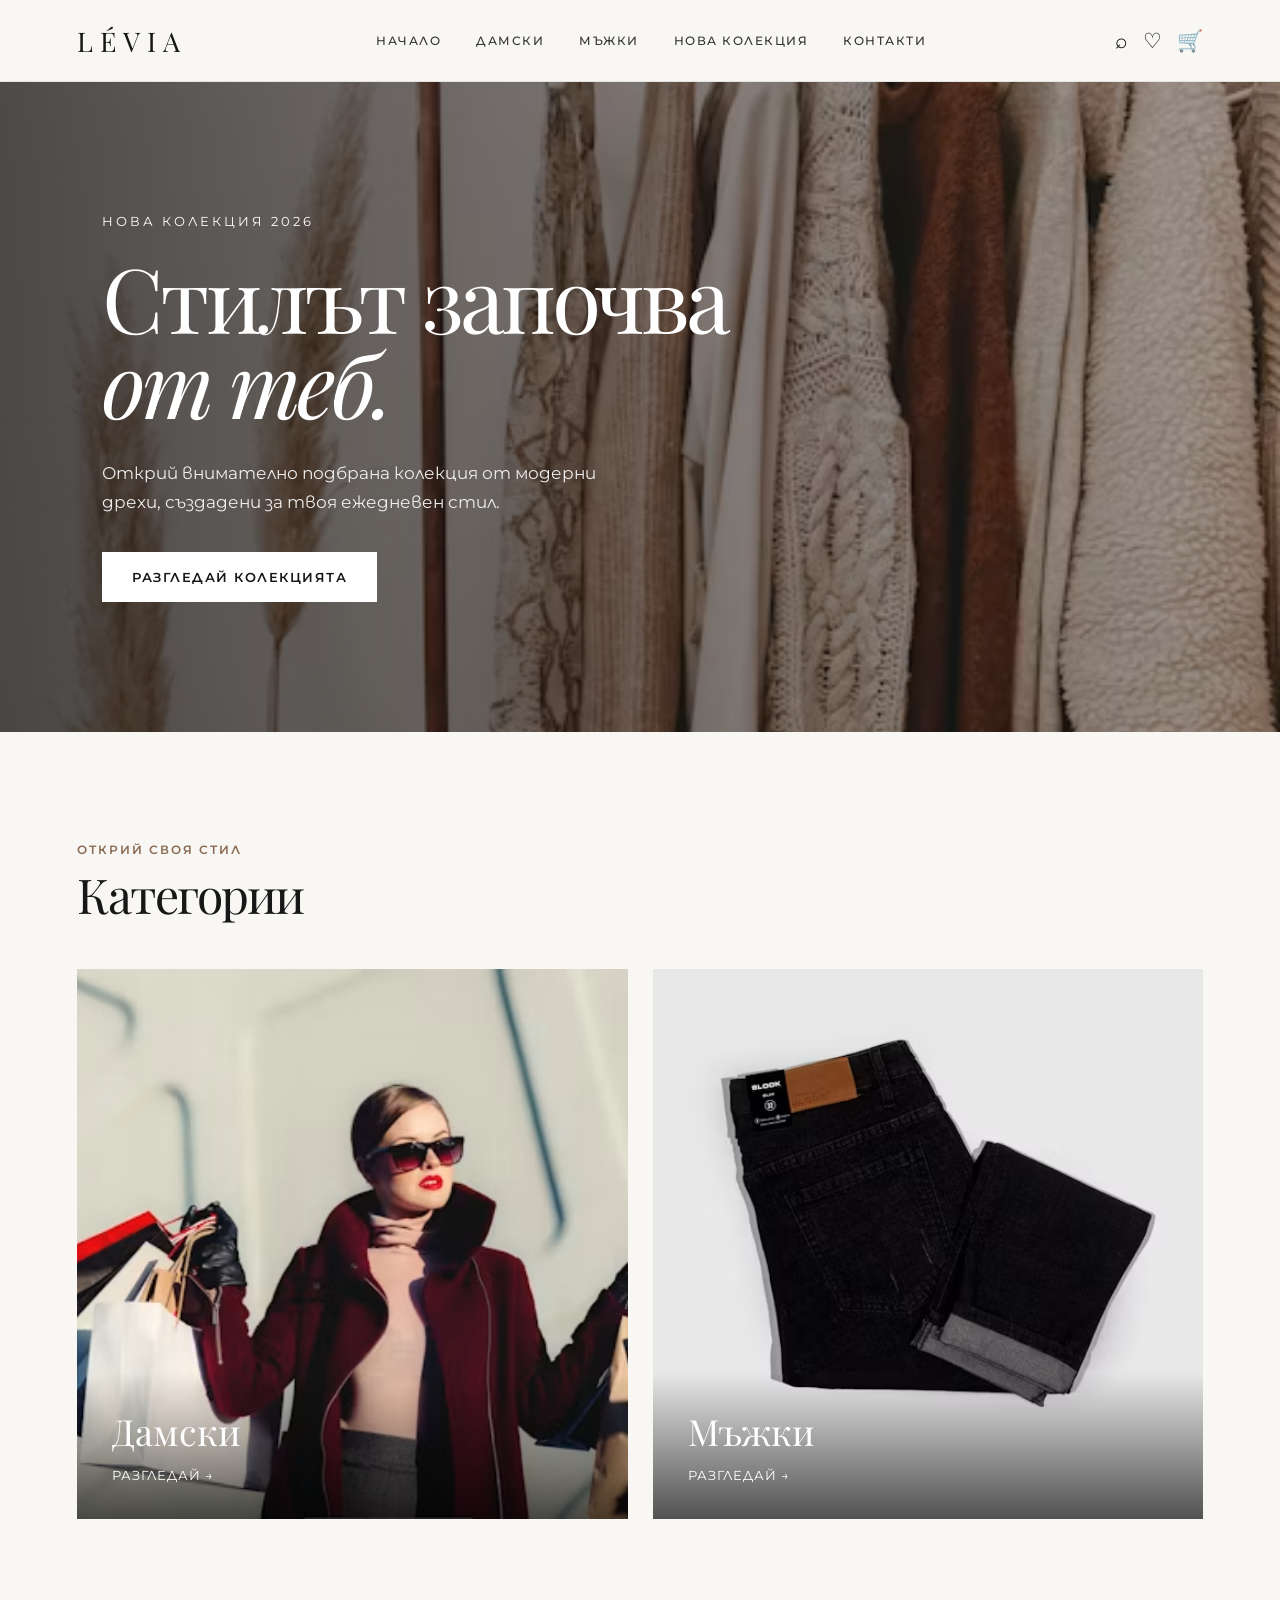
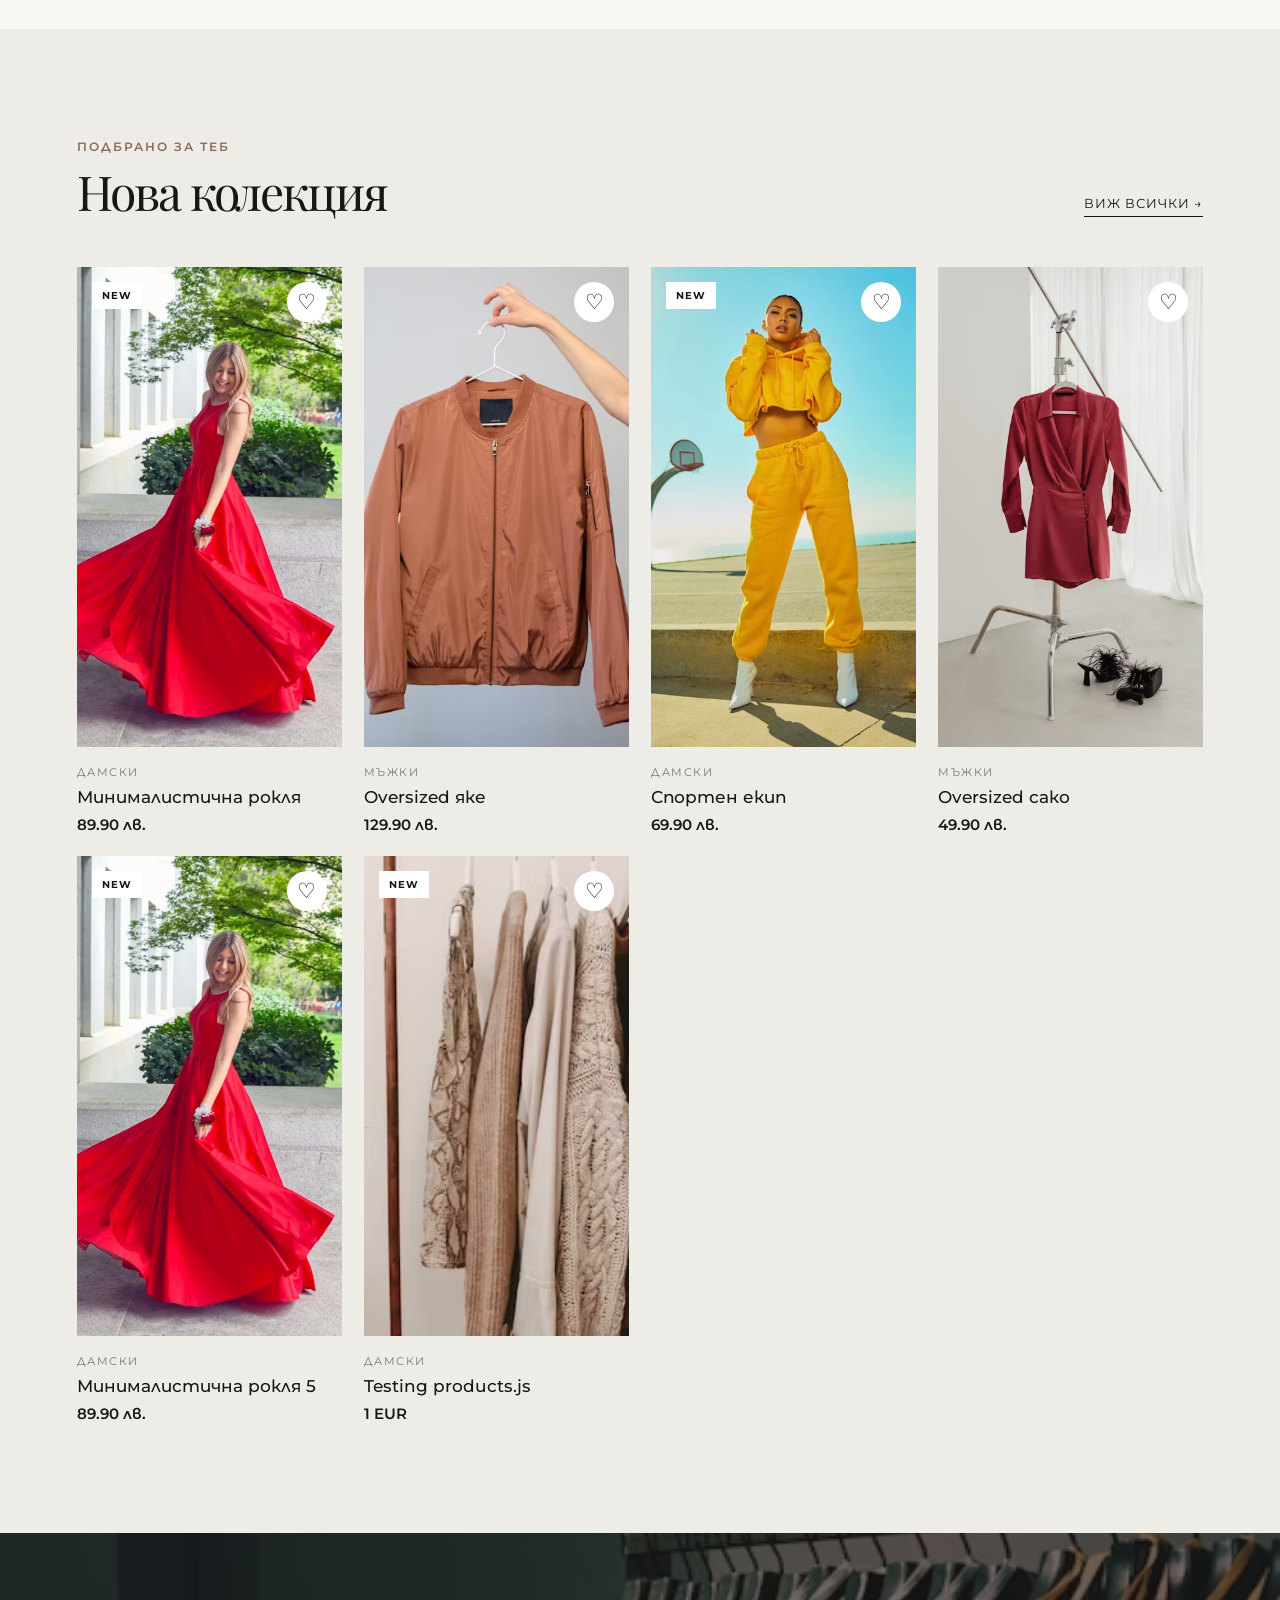
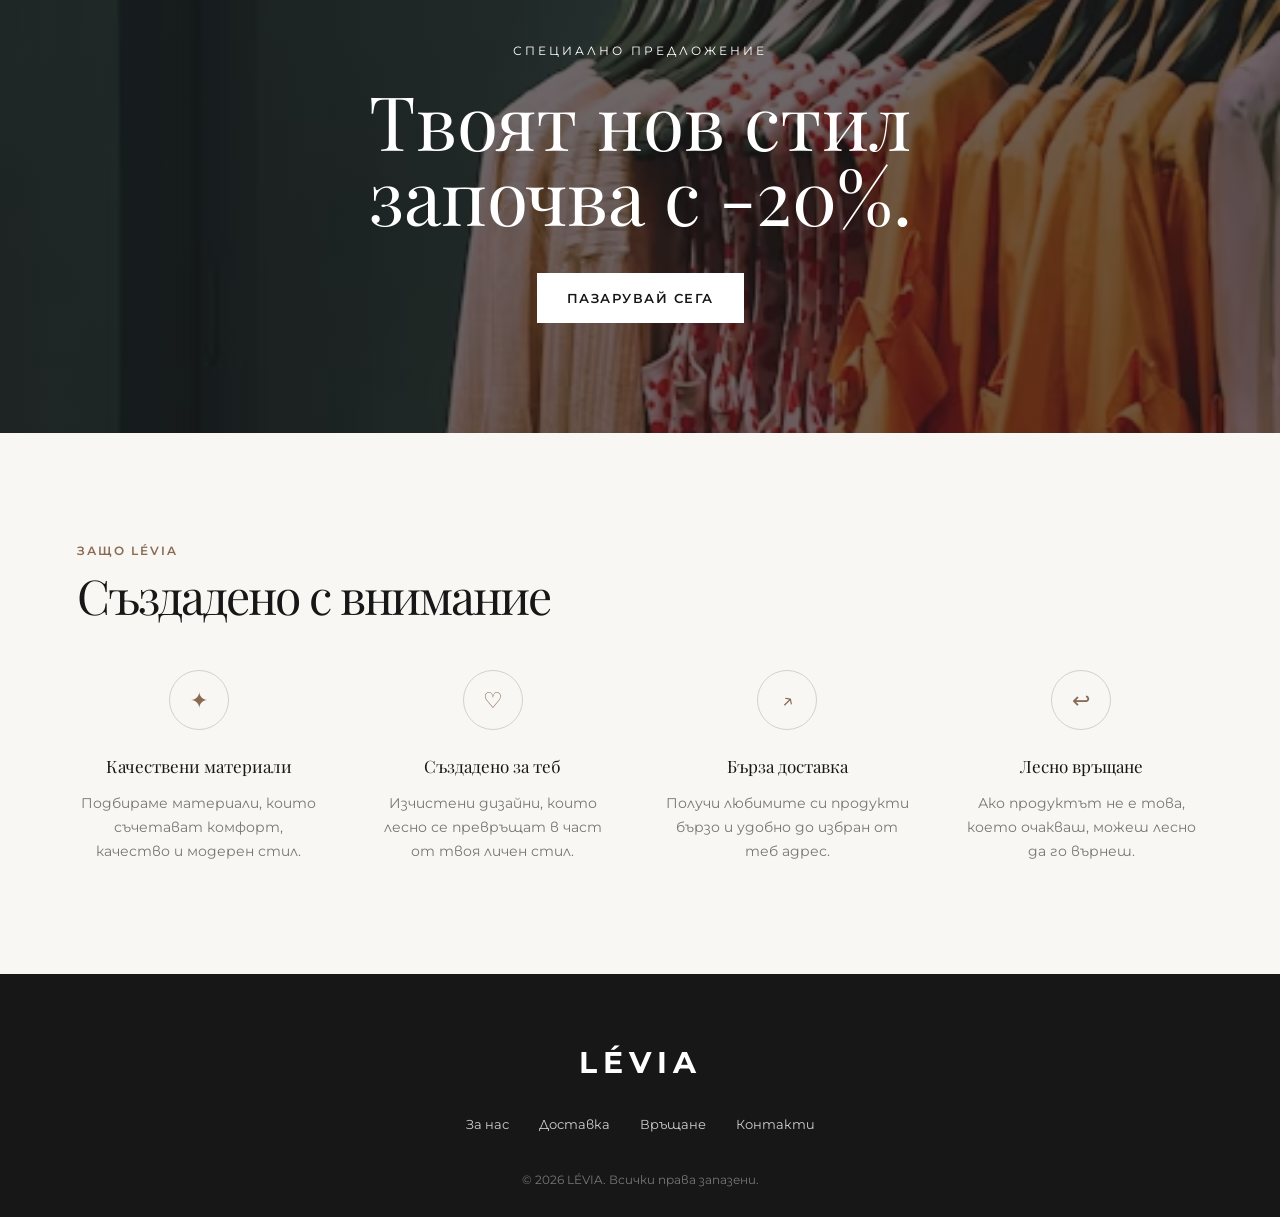
==== commit f995a63c: "Product Data is now in products.js" ====
--- a/index.html
+++ b/index.html
@@ -3,131 +3,103 @@
 <head>
     <meta charset="UTF-8">
     <meta name="viewport" content="width=device-width, initial-scale=1.0">
-
     <title>LÉVIA — Мода за всеки ден</title>
-
-<link rel="preconnect" href="https://fonts.googleapis.com">
-<link rel="preconnect" href="https://fonts.gstatic.com" crossorigin>
-
-<link
-    href="https://fonts.googleapis.com/css2?family=Montserrat:wght@400;500;600&family=Playfair+Display:ital,wght@0,400;0,500;1,400&display=swap"
-    rel="stylesheet"
->
-
+    <link rel="preconnect" href="https://fonts.googleapis.com">
+
+    <link rel="preconnect" 
+        href="https://fonts.gstatic.com" 
+        crossorigin>
+
+    <link
+        href="https://fonts.googleapis.com/css2?family=Montserrat:wght@400;500;600&family=Playfair+Display:ital,wght@0,400;0,500;1,400&display=swap"
+        rel="stylesheet">
 
     <link rel="stylesheet" href="style.css">
 </head>
-
 <body>
-
     <div id="top"></div>
-
-    <!-- Навигация -->
-<header class="navbar">
-
-    <a href="index.html" class="logo">
-        LÉVIA
-    </a>
-
-    <nav class="nav-links">
-
-        <a href="index.html">Начало</a>
-
-        <a href="women.html">Дамски</a>
-
-        <a href="men.html">Мъжки</a>
-
-        <a href="new-collection.html">Нова колекция</a>
-
-        <a href="contact.html">Контакти</a>
-
-    </nav>
-
-    <div class="nav-actions">
+    <!-- NAVIGATION -->
+    <header class="navbar">
+
+        <a href="index.html" class="logo">
+            LÉVIA
+        </a>
+
+        <nav class="nav-links">
+            <a href="index.html">Начало</a>
+            <a href="women.html">Дамски</a>
+            <a href="men.html">Мъжки</a>
+            <a href="new-collection.html">Нова колекция</a>
+            <a href="contact.html">Контакти</a>
+        </nav>
+
+        <div class="nav-actions">
+
+            <button
+                class="search-button"
+                aria-label="Търсене"
+                type="button">
+                ⌕
+            </button>
+
+            <button aria-label="Любими">
+                ♡
+            </button>
+
+            <button aria-label="Количка">
+                🛒
+            </button>
+
+            <button
+                class="menu-toggle"
+                aria-label="Отвори менюто"
+                aria-expanded="false">
+                ☰
+            </button>
+        </div>
+    </header>
+
+    <div class="search-panel" id="searchPanel">
+        <input
+            type="text"
+            id="searchInput"
+            placeholder="Търси продукт..."
+            autocomplete="off">
 
         <button
-    class="search-button"
-    aria-label="Търсене"
-    type="button"
->
-    ⌕
-</button>
-
-
-        <button aria-label="Любими">
-            ♡
+            id="closeSearch"
+            type="button"
+            aria-label="Затвори">
+            ✕
         </button>
-
-        <button aria-label="Количка">
-            🛒
-        </button>
-
-        <button
-            class="menu-toggle"
-            aria-label="Отвори менюто"
-            aria-expanded="false"
-        >
-            ☰
-        </button>
-
     </div>
-
-</header>
-
-<div class="search-panel" id="searchPanel">
-
-    <input
-        type="text"
-        id="searchInput"
-        placeholder="Търси продукт..."
-        autocomplete="off"
-    >
-
-    <button
-        id="closeSearch"
-        type="button"
-        aria-label="Затвори"
-    >
-        ✕
-    </button>
-
-</div>
     <!-- Hero секция -->
     <main>
-
         <section class="hero">
-
             <div class="hero-content">
                 <p class="hero-small-title">НОВА КОЛЕКЦИЯ 2026</p>
-
                 <h1>
                     Стилът започва
                     <span>от теб.</span>
                 </h1>
-
                 <p class="hero-description">
                     Открий внимателно подбрана колекция от модерни
                     дрехи, създадени за твоя ежедневен стил.
                 </p>
-
                 <a href="#collection" class="hero-button">
                     Разгледай колекцията
                 </a>
             </div>
-
-        </section>
-
+        </section>
 
         <!-- Категории -->
         <section class="categories">
-
             <div class="section-heading">
                 <p>ОТКРИЙ СВОЯ СТИЛ</p>
                 <h2>Категории</h2>
             </div>
 
             <div class="category-grid">
-
                 <a href="women.html" class="category-card">
                     <div class="category-image category-women"></div>
                     <div class="category-overlay">
@@ -143,15 +115,11 @@
                         <span>Разгледай →</span>
                     </div>
                 </a>
-
-            </div>
-
-        </section>
-
+            </div>
+        </section>
 
         <!-- Продукти -->
         <section class="collection" id="collection">
-
             <div class="section-heading collection-heading">
                 <div>
                     <p>ПОДБРАНО ЗА ТЕБ</p>
@@ -163,120 +131,94 @@
                 </a>
             </div>
 
-
-            <div
-    class="product-grid"
-    id="productGrid"></div>
-
-        </section>
-
+            <div class="product-grid"
+                id="productGrid">
+            </div>
+        </section>
 
         <!-- Промо секция -->
         <section class="promo">
-
             <div class="promo-content">
-
                 <p>СПЕЦИАЛНО ПРЕДЛОЖЕНИЕ</p>
-
                 <h2>
                     Твоят нов стил
                     започва с -20%.
                 </h2>
-
                 <a href="#" class="hero-button">
                     Пазарувай сега
                 </a>
-
-            </div>
-
+            </div>
         </section>
 
         <!-- Защо LÉVIA -->
-<section class="benefits">
-
-    <div class="section-heading">
-        <p>ЗАЩО LÉVIA</p>
-        <h2>Създадено с внимание</h2>
+        <section class="benefits">
+            <div class="section-heading">
+            <p>ЗАЩО LÉVIA</p>
+            <h2>Създадено с внимание</h2>
+            </div>
+
+            <div class="benefits-grid">
+                <div class="benefit">
+                <div class="benefit-icon">✦</div>
+
+                <h3>Качествени материали</h3>
+
+                <p>
+                    Подбираме материали, които съчетават
+                    комфорт, качество и модерен стил.
+                </p>
+            </div>
+
+            <div class="benefit">
+                <div class="benefit-icon">♡</div>
+                <h3>Създадено за теб</h3>
+
+                <p>
+                    Изчистени дизайни, които лесно се
+                    превръщат в част от твоя личен стил.
+                </p>
+            </div>
+
+            <div class="benefit">
+                <div class="benefit-icon">↗</div>
+                <h3>Бърза доставка</h3>
+                <p>
+                    Получи любимите си продукти бързо
+                    и удобно до избран от теб адрес.
+                </p>
+            </div>
+
+            <div class="benefit">
+                <div class="benefit-icon">↩</div>
+                <h3>Лесно връщане</h3>
+                <p>
+                    Ако продуктът не е това, което очакваш,
+                    можеш лесно да го върнеш.
+                </p>
+            </div>
+        </div>
+    </section>
+</main>
+    
+<footer class="footer">
+    <div class="footer-logo">
+        LÉVIA
     </div>
 
-    <div class="benefits-grid">
-
-        <div class="benefit">
-            <div class="benefit-icon">✦</div>
-
-            <h3>Качествени материали</h3>
-
-            <p>
-                Подбираме материали, които съчетават
-                комфорт, качество и модерен стил.
-            </p>
-        </div>
-
-
-        <div class="benefit">
-            <div class="benefit-icon">♡</div>
-
-            <h3>Създадено за теб</h3>
-
-            <p>
-                Изчистени дизайни, които лесно се
-                превръщат в част от твоя личен стил.
-            </p>
-        </div>
-
-
-        <div class="benefit">
-            <div class="benefit-icon">↗</div>
-
-            <h3>Бърза доставка</h3>
-
-            <p>
-                Получи любимите си продукти бързо
-                и удобно до избран от теб адрес.
-            </p>
-        </div>
-
-
-        <div class="benefit">
-            <div class="benefit-icon">↩</div>
-
-            <h3>Лесно връщане</h3>
-
-            <p>
-                Ако продуктът не е това, което очакваш,
-                можеш лесно да го върнеш.
-            </p>
-        </div>
-
+    <div class="footer-links">
+        <a href="#">За нас</a>
+        <a href="#">Доставка</a>
+        <a href="#">Връщане</a>
+        <a href="contact.html">Контакти</a>
     </div>
 
-</section>
-
-
-    </main>
-    
-    <!-- Footer -->
-    <footer class="footer">
-
-        <div class="footer-logo">
-            LÉVIA
-        </div>
-
-        <div class="footer-links">
-            <a href="#">За нас</a>
-            <a href="#">Доставка</a>
-            <a href="#">Връщане</a>
-            <a href="contact.html">Контакти</a>
-        </div>
-
-        <p>
-            © 2026 LÉVIA. Всички права запазени.
-        </p>
-
-    </footer>
-
-
-    <script src="script.js"></script>
+    <p>
+        © 2026 LÉVIA. Всички права запазени.
+    </p>
+</footer>
+
+<script src="products.js"></script>
+<script src="script.js"></script>
 
 </body>
 </html>
--- a/style.css
+++ b/style.css
@@ -14,6 +14,7 @@
 
 body {
     font-family: "Montserrat", sans-serif;
+    font-weight: 400;
     background: #f8f7f4;
     color: #171717;
 }
@@ -23,10 +24,10 @@
     color: inherit;
 }
 
-button {
+button,
+input {
     font-family: inherit;
 }
-
 
 /* =========================================
    NAVIGATION
@@ -133,7 +134,6 @@
 .nav-actions button:hover {
     transform: translateY(-2px);
 }
-
 
 /* =========================================
    HERO
@@ -173,14 +173,18 @@
 }
 
 .hero h1 {
+    font-family: "Playfair Display", serif;
+
     font-size: clamp(55px, 7vw, 100px);
     line-height: 0.95;
-    font-weight: 500;
+
+    font-weight: 400;
     letter-spacing: -4px;
 }
 
 .hero h1 span {
     display: block;
+
     font-style: italic;
     font-weight: 300;
 }
@@ -248,12 +252,16 @@
     letter-spacing: 2px;
 }
 
+.section-heading h1,
 .section-heading h2 {
+    font-family: "Playfair Display", serif;
+
     font-size: 48px;
     font-weight: 400;
+
+    line-height: 1.05;
     letter-spacing: -2px;
 }
-
 
 /* =========================================
    CATEGORIES
@@ -261,6 +269,7 @@
 
 .category-grid {
     display: grid;
+
     grid-template-columns: repeat(2, 1fr);
 
     gap: 25px;
@@ -316,6 +325,8 @@
 }
 
 .category-overlay h3 {
+    font-family: "Playfair Display", serif;
+
     font-size: 36px;
     font-weight: 400;
 
@@ -324,10 +335,10 @@
 
 .category-overlay span {
     font-size: 13px;
+
     text-transform: uppercase;
     letter-spacing: 1px;
 }
-
 
 /* =========================================
    PRODUCTS
@@ -349,6 +360,7 @@
     border-bottom: 1px solid #171717;
 
     font-size: 13px;
+
     text-transform: uppercase;
     letter-spacing: 1px;
 }
@@ -356,42 +368,69 @@
 .product-grid {
     display: grid;
 
-    grid-template-columns:
-        repeat(4, 1fr);
+    grid-template-columns: repeat(4, 1fr);
 
     gap: 22px;
 }
 
 .product-card {
+    display: block;
+
+    color: inherit;
+
     cursor: pointer;
-}
+
+    opacity: 0;
+    transform: translateY(30px);
+
+    transition:
+        opacity 0.7s ease,
+        transform 0.7s ease;
+}
+
+.product-card.show {
+    opacity: 1;
+    transform: translateY(0);
+}
+
+.product-card.search-hidden {
+    display: none;
+}
+
+/* =========================================
+   PRODUCT IMAGE
+   Изображението идва от products.js
+========================================= */
 
 .product-image {
+    width: 100%;
     height: 480px;
 
     position: relative;
 
-    background:
-        url("images/product-1.jpg")
-        center / cover;
-
     overflow: hidden;
-}
-
-.product-2 {
-    background-image:
-        url("images/product-2.jpg");
-}
-
-.product-3 {
-    background-image:
-        url("images/product-3.jpg");
-}
-
-.product-4 {
-    background-image:
-        url("images/product-4.jpg");
-}
+
+    background: #e5e2dc;
+}
+
+.product-image img {
+    width: 100%;
+    height: 100%;
+
+    display: block;
+
+    object-fit: cover;
+
+    transition: transform 0.7s ease;
+}
+
+.product-card:hover .product-image img {
+    transform: scale(1.05);
+}
+
+/* =========================================
+   PRODUCT LABEL
+========================================= */
 
 .product-label {
     position: absolute;
@@ -399,15 +438,23 @@
     top: 15px;
     left: 15px;
 
+    z-index: 2;
+
     padding: 7px 10px;
 
     background: white;
 
+    font-family: "Montserrat", sans-serif;
+
     font-size: 10px;
-    font-weight: bold;
+    font-weight: 700;
 
     letter-spacing: 1px;
 }
+
+/* =========================================
+   FAVORITE
+========================================= */
 
 .favorite-button {
     position: absolute;
@@ -415,6 +462,8 @@
     top: 15px;
     right: 15px;
 
+    z-index: 3;
+
     width: 40px;
     height: 40px;
 
@@ -427,13 +476,19 @@
 
     cursor: pointer;
 
-    transition: transform 0.3s ease;
+    transition:
+        transform 0.3s ease,
+        background 0.3s ease;
 }
 
 .favorite-button:hover {
     transform: scale(1.1);
 }
 
+/* =========================================
+   PRODUCT INFO
+========================================= */
+
 .product-info {
     padding-top: 18px;
 }
@@ -441,6 +496,8 @@
 .product-category {
     color: #777;
 
+    font-family: "Montserrat", sans-serif;
+
     font-size: 11px;
 
     text-transform: uppercase;
@@ -450,17 +507,22 @@
 }
 
 .product-info h3 {
+    margin-bottom: 8px;
+
+    font-family: "Montserrat", sans-serif;
+
     font-size: 17px;
-    font-weight: 400;
-
-    margin-bottom: 8px;
+    font-weight: 500;
+
+    letter-spacing: 0;
 }
 
 .product-price {
+    font-family: "Montserrat", sans-serif;
+
     font-size: 15px;
     font-weight: 600;
 }
-
 
 /* =========================================
    PROMO
@@ -496,20 +558,23 @@
 
 .promo-content > p {
     font-size: 12px;
+
     letter-spacing: 3px;
 
     margin-bottom: 25px;
 }
 
 .promo h2 {
+    font-family: "Playfair Display", serif;
+
     font-size: clamp(45px, 6vw, 75px);
+
     line-height: 1;
 
     font-weight: 400;
 
     margin-bottom: 40px;
 }
-
 
 /* =========================================
    FOOTER
@@ -526,8 +591,10 @@
 }
 
 .footer-logo {
+    font-family: "Montserrat", sans-serif;
+
     font-size: 30px;
-    font-weight: bold;
+    font-weight: 700;
 
     letter-spacing: 6px;
 
@@ -561,6 +628,608 @@
     font-size: 12px;
 }
 
+/* =========================================
+   PRODUCT PAGE
+========================================= */
+
+.product-page {
+    min-height: 750px;
+
+    display: grid;
+
+    grid-template-columns: 1.1fr 0.9fr;
+
+    gap: 80px;
+
+    padding: 80px 8%;
+}
+
+.product-large-image {
+    width: 100%;
+    height: 700px;
+
+    overflow: hidden;
+
+    background: #e5e2dc;
+}
+
+.product-large-image img {
+    width: 100%;
+    height: 100%;
+
+    display: block;
+
+    object-fit: cover;
+}
+
+.product-details {
+    padding-top: 30px;
+
+    max-width: 500px;
+}
+
+.product-details .product-category {
+    color: #8a6a52;
+
+    font-size: 12px;
+
+    text-transform: uppercase;
+    letter-spacing: 2px;
+
+    margin-bottom: 20px;
+}
+
+.product-details h1 {
+    margin-bottom: 20px;
+
+    font-family: "Playfair Display", serif;
+
+    font-size: 48px;
+    line-height: 1.05;
+
+    font-weight: 400;
+
+    letter-spacing: -2px;
+}
+
+.product-page-price {
+    margin-bottom: 35px;
+
+    font-family: "Montserrat", sans-serif;
+
+    font-size: 20px;
+    font-weight: 600;
+}
+
+.product-description {
+    color: #666;
+
+    font-size: 15px;
+    line-height: 1.8;
+
+    margin-bottom: 45px;
+}
+
+/* =========================================
+   MATERIAL
+========================================= */
+
+.material-section {
+    margin-bottom: 35px;
+}
+
+.material-title {
+    margin-bottom: 12px;
+
+    font-size: 13px;
+    font-weight: 600;
+
+    text-transform: uppercase;
+    letter-spacing: 1.5px;
+}
+
+.material-value {
+    color: #666;
+
+    font-size: 14px;
+    line-height: 1.7;
+}
+
+/* =========================================
+   SIZE
+========================================= */
+
+.size-section {
+    margin-bottom: 30px;
+}
+
+.size-title {
+    display: flex;
+    justify-content: space-between;
+
+    margin-bottom: 15px;
+
+    font-size: 13px;
+}
+
+.size-title span:last-child {
+    color: #777;
+
+    text-decoration: underline;
+
+    cursor: pointer;
+}
+
+.sizes {
+    display: flex;
+
+    gap: 10px;
+}
+
+.sizes button {
+    width: 55px;
+    height: 50px;
+
+    border: 1px solid #ccc;
+
+    background: transparent;
+
+    cursor: pointer;
+
+    transition:
+        background 0.3s ease,
+        color 0.3s ease,
+        border-color 0.3s ease;
+}
+
+.sizes button:hover,
+.sizes button.selected {
+    background: #171717;
+
+    color: white;
+
+    border-color: #171717;
+}
+
+/* =========================================
+   ADD TO CART
+========================================= */
+
+.add-to-cart {
+    width: 100%;
+
+    padding: 20px;
+
+    border: none;
+
+    background: #171717;
+    color: white;
+
+    font-family: "Montserrat", sans-serif;
+
+    font-size: 13px;
+    font-weight: 600;
+
+    text-transform: uppercase;
+    letter-spacing: 1.5px;
+
+    cursor: pointer;
+
+    transition: background 0.3s ease;
+}
+
+.add-to-cart:hover {
+    background: #8a6a52;
+}
+
+/* =========================================
+   PRODUCT INFO LIST
+========================================= */
+
+.product-info-list {
+    margin-top: 45px;
+
+    border-top: 1px solid #ddd;
+}
+
+.product-info-list div {
+    display: flex;
+    justify-content: space-between;
+
+    padding: 18px 0;
+
+    border-bottom: 1px solid #ddd;
+
+    font-size: 13px;
+}
+
+.product-info-list span:last-child {
+    color: #777;
+}
+
+/* =========================================
+   MOBILE MENU
+========================================= */
+
+.menu-toggle {
+    display: none;
+
+    border: none;
+
+    background: transparent;
+
+    font-size: 25px;
+
+    cursor: pointer;
+}
+
+/* =========================================
+   BENEFITS
+========================================= */
+
+.benefits {
+    padding: 110px 6%;
+
+    background: #f8f7f4;
+}
+
+.benefits-grid {
+    display: grid;
+
+    grid-template-columns: repeat(4, 1fr);
+
+    gap: 50px;
+}
+
+.benefit {
+    text-align: center;
+}
+
+.benefit-icon {
+    width: 60px;
+    height: 60px;
+
+    margin: 0 auto 25px;
+
+    display: flex;
+    align-items: center;
+    justify-content: center;
+
+    border: 1px solid #d5d1ca;
+    border-radius: 50%;
+
+    font-size: 22px;
+
+    color: #8a6a52;
+}
+
+.benefit h3 {
+    margin-bottom: 15px;
+
+    font-family: "Playfair Display", serif;
+
+    font-size: 17px;
+    font-weight: 400;
+}
+
+.benefit p {
+    color: #777;
+
+    font-size: 14px;
+    line-height: 1.7;
+}
+
+/* =========================================
+   CONTACTS
+========================================= */
+
+.contact-section {
+    padding: 100px 6%;
+
+    background: #eeece8;
+}
+
+.contact-content {
+    max-width: 1000px;
+
+    margin: 50px auto 0;
+
+    display: grid;
+
+    grid-template-columns: repeat(3, 1fr);
+
+    gap: 40px;
+
+    text-align: center;
+}
+
+.contact-content h3 {
+    margin-bottom: 12px;
+
+    font-family: "Montserrat", sans-serif;
+
+    font-size: 14px;
+    font-weight: 600;
+}
+
+.contact-content p {
+    color: #777;
+
+    font-size: 14px;
+    line-height: 1.7;
+}
+
+/* =========================================
+   CONTACT PAGE
+========================================= */
+
+.contact-page {
+    min-height: 750px;
+
+    padding: 100px 8%;
+
+    background: #f8f7f4;
+}
+
+.contact-page .section-heading {
+    max-width: 700px;
+
+    margin: 0 auto 70px;
+
+    text-align: center;
+}
+
+.contact-page .section-heading p {
+    color: #8a6a52;
+
+    font-size: 12px;
+    font-weight: 600;
+
+    letter-spacing: 3px;
+
+    margin-bottom: 15px;
+}
+
+.contact-page .section-heading h1 {
+    font-family: "Playfair Display", serif;
+
+    font-size: clamp(50px, 7vw, 80px);
+
+    font-weight: 400;
+
+    line-height: 1;
+
+    letter-spacing: -2px;
+}
+
+.contact-page .contact-content {
+    max-width: 1100px;
+
+    margin: 0 auto;
+
+    display: grid;
+
+    grid-template-columns: repeat(3, 1fr);
+
+    gap: 25px;
+
+    text-align: center;
+}
+
+.contact-page .contact-content > div {
+    padding: 50px 30px;
+
+    background: #eeece7;
+
+    border: 1px solid #e2dfd9;
+
+    transition:
+        transform 0.3s ease,
+        background 0.3s ease;
+}
+
+.contact-page .contact-content > div:hover {
+    transform: translateY(-6px);
+
+    background: #e8e5df;
+}
+
+.contact-icon {
+    width: 60px;
+    height: 60px;
+
+    margin: 0 auto 25px;
+
+    display: flex;
+    align-items: center;
+    justify-content: center;
+
+    border: 1px solid #d0cbc3;
+
+    border-radius: 50%;
+
+    color: #8a6a52;
+
+    font-size: 22px;
+}
+
+.contact-page .contact-content h3 {
+    margin-bottom: 15px;
+
+    font-family: "Playfair Display", serif;
+
+    font-size: 24px;
+    font-weight: 400;
+
+    color: #171717;
+}
+
+.contact-page .contact-content p {
+    color: #777;
+
+    font-size: 14px;
+    line-height: 1.8;
+}
+
+.contact-page .contact-content a {
+    color: #777;
+
+    transition: color 0.3s ease;
+}
+
+.contact-page .contact-content a:hover {
+    color: #8a6a52;
+}
+
+.contact-intro {
+    max-width: 650px;
+
+    margin: 0 auto 60px;
+
+    text-align: center;
+
+    color: #777;
+
+    font-size: 15px;
+    line-height: 1.8;
+}
+
+/* =========================================
+   SEARCH
+========================================= */
+
+.search-panel {
+    width: 100%;
+    height: 80px;
+
+    padding: 0 6%;
+
+    display: none;
+    align-items: center;
+
+    gap: 20px;
+
+    background: #f8f7f4;
+
+    border-bottom: 1px solid #ddd;
+
+    position: sticky;
+
+    z-index: 100;
+
+    animation: searchOpen 0.25s ease;
+}
+
+.search-panel.active {
+    display: flex;
+}
+
+.search-panel input {
+    flex: 1;
+
+    height: 45px;
+
+    border: none;
+
+    border-bottom: 1px solid #aaa;
+
+    outline: none;
+
+    background: transparent;
+
+    font-family: "Montserrat", sans-serif;
+
+    font-size: 15px;
+
+    color: #171717;
+}
+
+.search-panel input::placeholder {
+    color: #888;
+}
+
+.search-panel button {
+    width: 40px;
+    height: 40px;
+
+    border: none;
+
+    background: transparent;
+
+    font-size: 18px;
+
+    cursor: pointer;
+
+    color: #171717;
+
+    transition: opacity 0.3s ease;
+}
+
+.search-panel button:hover {
+    opacity: 0.55;
+}
+
+/* =========================================
+   SEARCH ANIMATION
+========================================= */
+
+@keyframes searchOpen {
+
+    from {
+        opacity: 0;
+        transform: translateY(-8px);
+    }
+
+    to {
+        opacity: 1;
+        transform: translateY(0);
+    }
+
+}
+
+/* =========================================
+   PAGE HEADINGS
+========================================= */
+
+.page-section {
+    padding-top: 100px;
+    padding-bottom: 110px;
+}
+
+.page-heading {
+    max-width: 900px;
+
+    margin-bottom: 60px;
+}
+
+.page-heading p {
+    margin-bottom: 14px;
+
+    color: #8a6a52;
+
+    font-family: "Montserrat", sans-serif;
+
+    font-size: 12px;
+    font-weight: 600;
+
+    letter-spacing: 3px;
+
+    text-transform: uppercase;
+}
+
+.page-heading h1 {
+    margin: 0;
+
+    font-family: "Playfair Display", serif;
+
+    font-size: clamp(48px, 6vw, 72px);
+
+    font-weight: 400;
+
+    line-height: 1;
+
+    letter-spacing: -2px;
+}
 
 /* =========================================
    RESPONSIVE — TABLET
@@ -577,15 +1246,66 @@
     }
 
     .product-grid {
-        grid-template-columns:
-            repeat(2, 1fr);
+        grid-template-columns: repeat(2, 1fr);
     }
 
     .product-image {
         height: 450px;
     }
-}
-
+
+    .benefits-grid {
+        grid-template-columns: repeat(2, 1fr);
+
+        gap: 45px 25px;
+    }
+}
+
+/* =========================================
+   RESPONSIVE — PRODUCT PAGE
+========================================= */
+
+@media (max-width: 800px) {
+
+    .product-page {
+        grid-template-columns: 1fr;
+
+        gap: 40px;
+
+        padding: 50px 5%;
+    }
+
+    .product-large-image {
+        height: 550px;
+    }
+
+    .product-details {
+        padding-top: 0;
+
+        max-width: none;
+    }
+
+    .product-details h1 {
+        font-size: 38px;
+    }
+
+    .contact-page {
+        padding: 75px 5%;
+    }
+
+    .contact-page .section-heading {
+        margin-bottom: 50px;
+    }
+
+    .contact-page .contact-content {
+        grid-template-columns: 1fr;
+
+        gap: 18px;
+    }
+
+    .contact-page .contact-content > div {
+        padding: 40px 25px;
+    }
+}
 
 /* =========================================
    RESPONSIVE — MOBILE
@@ -595,6 +1315,7 @@
 
     .navbar {
         height: 70px;
+
         padding: 0 5%;
     }
 
@@ -603,7 +1324,49 @@
     }
 
     .nav-links {
-        display: none;
+        position: absolute;
+
+        top: 70px;
+        left: 0;
+
+        width: 100%;
+
+        display: flex;
+
+        flex-direction: column;
+        align-items: stretch;
+
+        gap: 0;
+
+        background: #f8f7f4;
+
+        border-bottom: 1px solid #ddd;
+
+        max-height: 0;
+
+        overflow: hidden;
+
+        opacity: 0;
+
+        transition:
+            max-height 0.4s ease,
+            opacity 0.3s ease;
+    }
+
+    .nav-links a {
+        padding: 18px 6%;
+
+        border-bottom: 1px solid #e5e3df;
+    }
+
+    .nav-links.mobile-open {
+        max-height: 400px;
+
+        opacity: 1;
+    }
+
+    .menu-toggle {
+        display: block;
     }
 
     .nav-actions {
@@ -631,6 +1394,7 @@
         padding: 75px 5%;
     }
 
+    .section-heading h1,
     .section-heading h2 {
         font-size: 38px;
     }
@@ -649,6 +1413,7 @@
 
     .view-all {
         display: inline-block;
+
         margin-top: 20px;
     }
 
@@ -673,371 +1438,6 @@
     .footer-links {
         flex-wrap: wrap;
     }
-}
-
-/* =========================================
-   PRODUCT ANIMATION
-========================================= */
-
-.product-card {
-    opacity: 0;
-    transform: translateY(30px);
-
-    transition:
-        opacity 0.7s ease,
-        transform 0.7s ease;
-}
-
-.product-card {
-    display: block;
-    color: inherit;
-}
-
-.product-card.show {
-    opacity: 1;
-    transform: translateY(0);
-}
-
-.product-card.search-hidden {
-    display: none;
-}
-
-/* =========================================
-   PRODUCT PAGE
-========================================= */
-
-.product-page {
-    min-height: 750px;
-
-    display: grid;
-    grid-template-columns: 1.1fr 0.9fr;
-
-    gap: 80px;
-
-    padding: 80px 8%;
-}
-
-.product-large-image {
-    width: 100%;
-    height: 700px;
-
-    overflow: hidden;
-
-    background: #e5e2dc;
-}
-
-.product-large-image img {
-    width: 100%;
-    height: 100%;
-
-    object-fit: cover;
-
-    display: block;
-}
-
-.product-details {
-    padding-top: 30px;
-
-    max-width: 500px;
-}
-
-.product-details .product-category {
-    color: #8a6a52;
-
-    font-size: 12px;
-
-    text-transform: uppercase;
-    letter-spacing: 2px;
-
-    margin-bottom: 20px;
-}
-
-.product-details h1 {
-    font-size: 48px;
-    line-height: 1.05;
-
-    font-weight: 400;
-
-    margin-bottom: 20px;
-}
-
-.product-page-price {
-    font-size: 20px;
-    font-weight: 600;
-
-    margin-bottom: 35px;
-}
-
-.product-description {
-    color: #666;
-
-    font-size: 15px;
-    line-height: 1.8;
-
-    margin-bottom: 45px;
-}
-
-.size-section {
-    margin-bottom: 30px;
-}
-
-.size-title {
-    display: flex;
-    justify-content: space-between;
-
-    margin-bottom: 15px;
-
-    font-size: 13px;
-}
-
-.size-title span:last-child {
-    color: #777;
-
-    text-decoration: underline;
-
-    cursor: pointer;
-}
-
-.sizes {
-    display: flex;
-    gap: 10px;
-}
-
-.sizes button {
-    width: 55px;
-    height: 50px;
-
-    border: 1px solid #ccc;
-
-    background: transparent;
-
-    cursor: pointer;
-
-    transition:
-        background 0.3s ease,
-        color 0.3s ease;
-}
-
-.sizes button:hover,
-.sizes button.selected {
-    background: #171717;
-    color: white;
-
-    border-color: #171717;
-}
-
-.add-to-cart {
-    width: 100%;
-
-    padding: 20px;
-
-    border: none;
-
-    background: #171717;
-    color: white;
-
-    font-size: 13px;
-    font-weight: 600;
-
-    text-transform: uppercase;
-    letter-spacing: 1.5px;
-
-    cursor: pointer;
-
-    transition: background 0.3s ease;
-}
-
-.add-to-cart:hover {
-    background: #8a6a52;
-}
-
-.product-info-list {
-    margin-top: 45px;
-
-    border-top: 1px solid #ddd;
-}
-
-.product-info-list div {
-    display: flex;
-    justify-content: space-between;
-
-    padding: 18px 0;
-
-    border-bottom: 1px solid #ddd;
-
-    font-size: 13px;
-}
-
-.product-info-list span:last-child {
-    color: #777;
-}
-
-
-/* =========================================
-   PRODUCT PAGE — MOBILE
-========================================= */
-
-@media (max-width: 800px) {
-
-    .product-page {
-        grid-template-columns: 1fr;
-
-        gap: 40px;
-
-        padding: 50px 5%;
-    }
-
-    .product-large-image {
-        height: 550px;
-    }
-
-    .product-details {
-        padding-top: 0;
-    }
-
-    .product-details h1 {
-        font-size: 38px;
-    }
-}
-
-/* =========================================
-   MOBILE MENU
-========================================= */
-
-.menu-toggle {
-    display: none;
-
-    border: none;
-    background: transparent;
-
-    font-size: 25px;
-
-    cursor: pointer;
-}
-
-
-/* =========================================
-   MOBILE NAVIGATION
-========================================= */
-
-@media (max-width: 650px) {
-
-    .menu-toggle {
-        display: block;
-    }
-
-    .navbar {
-        position: relative;
-    }
-
-    .nav-links {
-        position: absolute;
-
-        top: 70px;
-        left: 0;
-
-        width: 100%;
-
-        display: flex;
-        flex-direction: column;
-        align-items: stretch;
-
-        gap: 0;
-
-        background: #f8f7f4;
-
-        border-bottom: 1px solid #ddd;
-
-        max-height: 0;
-        overflow: hidden;
-
-        opacity: 0;
-
-        transition:
-            max-height 0.4s ease,
-            opacity 0.3s ease;
-    }
-
-    .nav-links a {
-        padding: 18px 6%;
-
-        border-bottom: 1px solid #e5e3df;
-    }
-
-    .nav-links.mobile-open {
-        max-height: 400px;
-        opacity: 1;
-    }
-
-}
-
-/* =========================================
-   BENEFITS
-========================================= */
-
-.benefits {
-    padding: 110px 6%;
-    background: #f8f7f4;
-}
-
-.benefits-grid {
-    display: grid;
-    grid-template-columns: repeat(4, 1fr);
-    gap: 50px;
-}
-
-.benefit {
-    text-align: center;
-}
-
-.benefit-icon {
-    width: 60px;
-    height: 60px;
-
-    margin: 0 auto 25px;
-
-    display: flex;
-    align-items: center;
-    justify-content: center;
-
-    border: 1px solid #d5d1ca;
-    border-radius: 50%;
-
-    font-size: 22px;
-
-    color: #8a6a52;
-}
-
-.benefit h3 {
-    font-size: 17px;
-    font-weight: 500;
-
-    margin-bottom: 15px;
-}
-
-.benefit p {
-    color: #777;
-
-    font-size: 14px;
-    line-height: 1.7;
-}
-
-
-/* =========================================
-   BENEFITS — MOBILE
-========================================= */
-
-@media (max-width: 800px) {
-
-    .benefits-grid {
-        grid-template-columns: repeat(2, 1fr);
-        gap: 45px 25px;
-    }
-
-}
-
-
-@media (max-width: 500px) {
 
     .benefits {
         padding: 75px 5%;
@@ -1047,503 +1447,17 @@
         grid-template-columns: 1fr;
     }
 
-}
-
-/* =========================================
-   TYPOGRAPHY SYSTEM
-========================================= */
-
-body {
-    font-family: "Montserrat", sans-serif;
-    font-weight: 400;
-    color: #171717;
-}
-
-/* Основни заглавия */
-
-h1,
-h2,
-h3 {
-    font-family: "Playfair Display", serif;
-    font-weight: 400;
-    color: #171717;
-}
-
-/* Големи заглавия на секции */
-
-.section-heading h1,
-.section-heading h2 {
-    font-family: "Playfair Display", serif;
-    font-weight: 400;
-    letter-spacing: -2px;
-}
-
-/* Hero */
-
-.hero h1 {
-    font-family: "Playfair Display", serif;
-    font-weight: 400;
-    letter-spacing: -4px;
-}
-
-/* Заглавия на категории */
-
-.category-overlay h3 {
-    font-family: "Playfair Display", serif;
-    font-weight: 400;
-}
-
-/* Имена на продукти */
-
-.product-info h3 {
-    font-family: "Montserrat", sans-serif;
-    font-weight: 500;
-    letter-spacing: 0;
-}
-
-/* Продуктова страница */
-
-.product-details h1 {
-    font-family: "Playfair Display", serif;
-    font-weight: 400;
-    letter-spacing: -2px;
-}
-
-/* Промо */
-
-.promo h2 {
-    font-family: "Playfair Display", serif;
-    font-weight: 400;
-}
-
-/* Контакти */
-
-.contact-page .section-heading h1 {
-    font-family: "Playfair Display", serif;
-    font-weight: 400;
-}
-
-/* Навигация и бутони */
-
-.nav-links a,
-.hero-button,
-.view-all,
-.product-label,
-.product-category,
-.product-price,
-.product-page-price,
-.add-to-cart,
-.footer-links,
-.contact-content h3 {
-    font-family: "Montserrat", sans-serif;
-}
-
-/* =========================================
-   CONTACTS
-========================================= */
-
-.contact-section {
-    padding: 100px 6%;
-    background: #eeece8;
-}
-
-.contact-content {
-    max-width: 1000px;
-    margin: 50px auto 0;
-
-    display: grid;
-    grid-template-columns: repeat(3, 1fr);
-    gap: 40px;
-
-    text-align: center;
-}
-
-.contact-content h3 {
-    font-family: "Montserrat", sans-serif;
-    font-size: 14px;
-    font-weight: 600;
-    margin-bottom: 12px;
-}
-
-.contact-content p {
-    color: #777;
-    font-size: 14px;
-    line-height: 1.7;
-}
-
-
-/* MOBILE */
-
-@media (max-width: 650px) {
-
     .contact-content {
         grid-template-columns: 1fr;
+
         gap: 30px;
     }
 
-}
-
-/* =========================================
-   SEARCH
-========================================= */
-
-.search-panel {
-    width: 100%;
-
-    height: 80px;
-
-    padding: 0 6%;
-
-    display: none;
-    align-items: center;
-    gap: 20px;
-
-    background: #f8f7f4;
-
-    border-bottom: 1px solid #ddd;
-
-    position: sticky;
-
-    z-index: 100;
-
-    animation: searchOpen 0.25s ease;
-}
-
-
-/* Показва се само когато е активна */
-
-.search-panel.active {
-    display: flex;
-}
-
-
-/* Поле */
-
-.search-panel input {
-    flex: 1;
-
-    height: 45px;
-
-    border: none;
-    border-bottom: 1px solid #aaa;
-
-    outline: none;
-
-    background: transparent;
-
-    font-family: "Montserrat", sans-serif;
-
-    font-size: 15px;
-
-    color: #171717;
-}
-
-.search-panel input::placeholder {
-    color: #888;
-}
-
-
-/* Бутон X */
-
-.search-panel button {
-    width: 40px;
-    height: 40px;
-
-    border: none;
-
-    background: transparent;
-
-    font-size: 18px;
-
-    cursor: pointer;
-
-    color: #171717;
-
-    transition: opacity 0.3s ease;
-}
-
-.search-panel button:hover {
-    opacity: 0.55;
-}
-
-
-/* =========================================
-   SEARCH ANIMATION
-========================================= */
-
-@keyframes searchOpen {
-
-    from {
-        opacity: 0;
-        transform: translateY(-8px);
-    }
-
-    to {
-        opacity: 1;
-        transform: translateY(0);
-    }
-
-}
-
-
-/* =========================================
-   SEARCH — MOBILE
-========================================= */
-
-@media (max-width: 650px) {
-
     .search-panel {
-
         height: 70px;
 
         padding: 0 5%;
-
-    }
-
-}
-
-/* =========================================
-   CONTACT PAGE
-========================================= */
-
-.contact-page {
-    min-height: 750px;
-
-    padding: 100px 8%;
-
-    background: #f8f7f4;
-}
-
-
-/* Заглавие */
-
-.contact-page .section-heading {
-    max-width: 700px;
-    margin: 0 auto 70px;
-
-    text-align: center;
-}
-
-.contact-page .section-heading p {
-    color: #8a6a52;
-
-    font-size: 12px;
-    font-weight: 600;
-
-    letter-spacing: 3px;
-
-    margin-bottom: 15px;
-}
-
-.contact-page .section-heading h1 {
-    font-family: "Playfair Display", serif;
-
-    font-size: clamp(50px, 7vw, 80px);
-
-    font-weight: 400;
-
-    line-height: 1;
-
-    letter-spacing: -2px;
-}
-
-
-/* Контактни карти */
-
-.contact-page .contact-content {
-    max-width: 1100px;
-
-    margin: 0 auto;
-
-    display: grid;
-
-    grid-template-columns: repeat(3, 1fr);
-
-    gap: 25px;
-
-    text-align: center;
-}
-
-
-.contact-page .contact-content > div {
-    padding: 50px 30px;
-
-    background: #eeece7;
-
-    border: 1px solid #e2dfd9;
-
-    transition:
-        transform 0.3s ease,
-        background 0.3s ease;
-}
-
-
-.contact-page .contact-content > div:hover {
-    transform: translateY(-6px);
-
-    background: #e8e5df;
-}
-
-
-/* Икони */
-
-.contact-icon {
-    width: 60px;
-    height: 60px;
-
-    margin: 0 auto 25px;
-
-    display: flex;
-    align-items: center;
-    justify-content: center;
-
-    border: 1px solid #d0cbc3;
-
-    border-radius: 50%;
-
-    color: #8a6a52;
-
-    font-size: 22px;
-}
-
-
-/* Заглавия */
-
-.contact-page .contact-content h3 {
-    margin-bottom: 15px;
-
-    font-family: "Playfair Display", serif;
-
-    font-size: 24px;
-
-    font-weight: 400;
-
-    color: #171717;
-}
-
-
-/* Информация */
-
-.contact-page .contact-content p {
-    color: #777;
-
-    font-size: 14px;
-
-    line-height: 1.8;
-}
-
-
-/* Линкове */
-
-.contact-page .contact-content a {
-    color: #777;
-
-    transition: color 0.3s ease;
-}
-
-.contact-page .contact-content a:hover {
-    color: #8a6a52;
-}
-
-
-/* =========================================
-   CONTACT PAGE — ADDITIONAL INFO
-========================================= */
-
-.contact-intro {
-    max-width: 650px;
-
-    margin: 0 auto 60px;
-
-    text-align: center;
-
-    color: #777;
-
-    font-size: 15px;
-
-    line-height: 1.8;
-}
-
-
-/* =========================================
-   CONTACT PAGE — MOBILE
-========================================= */
-
-@media (max-width: 800px) {
-
-    .contact-page {
-        padding: 75px 5%;
-    }
-
-    .contact-page .section-heading {
-        margin-bottom: 50px;
-    }
-
-    .contact-page .contact-content {
-        grid-template-columns: 1fr;
-
-        gap: 18px;
-    }
-
-    .contact-page .contact-content > div {
-        padding: 40px 25px;
-    }
-
-}
-
-
-@media (max-width: 500px) {
-
-    .contact-page .section-heading h1 {
-        font-size: 48px;
-    }
-
-}
-
-/* =========================================
-   PAGE HEADINGS
-========================================= */
-
-.page-section {
-    padding-top: 100px;
-    padding-bottom: 110px;
-}
-
-.page-heading {
-    max-width: 900px;
-    margin-bottom: 60px;
-}
-
-.page-heading p {
-    margin-bottom: 14px;
-
-    color: #8a6a52;
-
-    font-family: "Montserrat", sans-serif;
-    font-size: 12px;
-    font-weight: 600;
-
-    letter-spacing: 3px;
-    text-transform: uppercase;
-}
-
-.page-heading h1 {
-    margin: 0;
-
-    font-family: "Playfair Display", serif;
-    font-size: clamp(48px, 6vw, 72px);
-    font-weight: 400;
-
-    line-height: 1;
-    letter-spacing: -2px;
-}
-
-
-/* =========================================
-   PAGE HEADINGS — MOBILE
-========================================= */
-
-@media (max-width: 650px) {
+    }
 
     .page-section {
         padding-top: 75px;
@@ -1557,5 +1471,20 @@
     .page-heading h1 {
         font-size: 46px;
     }
+}
+
+/* =========================================
+   VERY SMALL SCREENS
+========================================= */
+
+@media (max-width: 500px) {
+
+    .contact-page .section-heading h1 {
+        font-size: 48px;
+    }
+
+    .product-large-image {
+        height: 480px;
+    }
 
 }
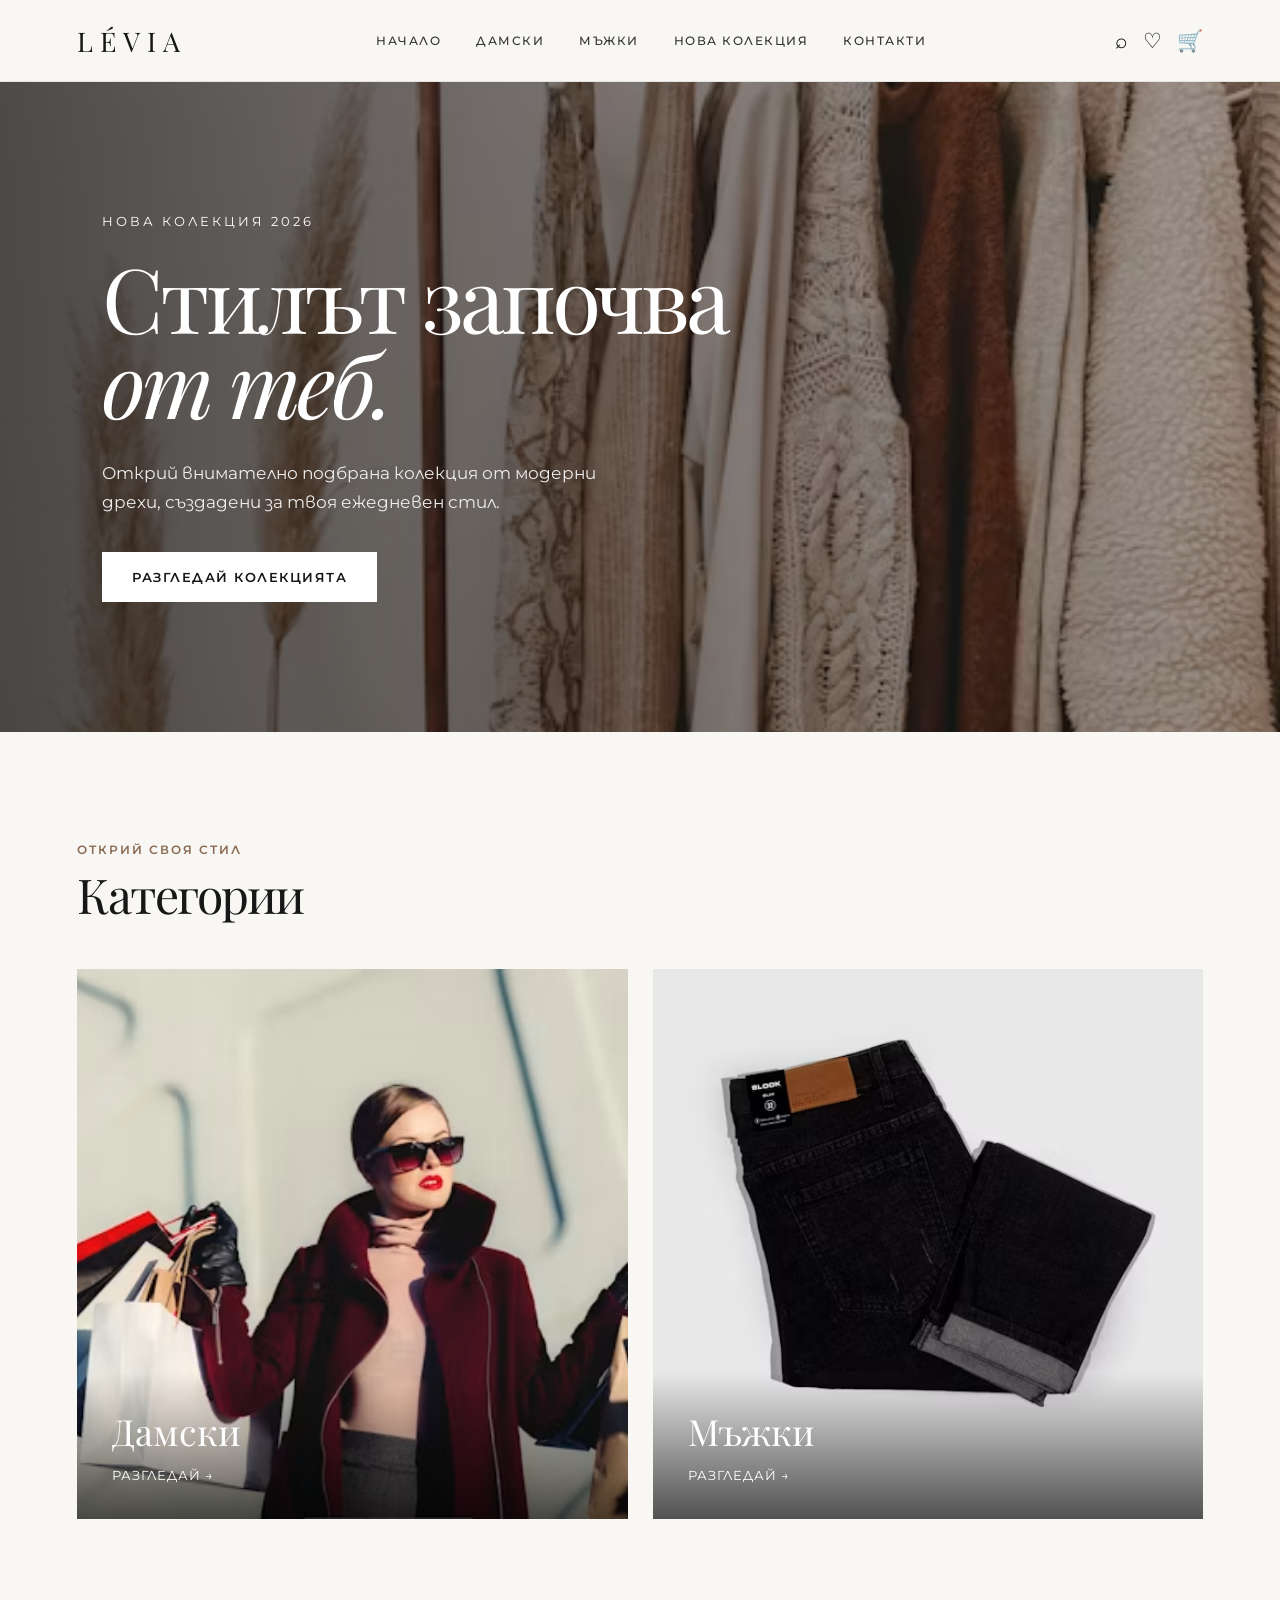
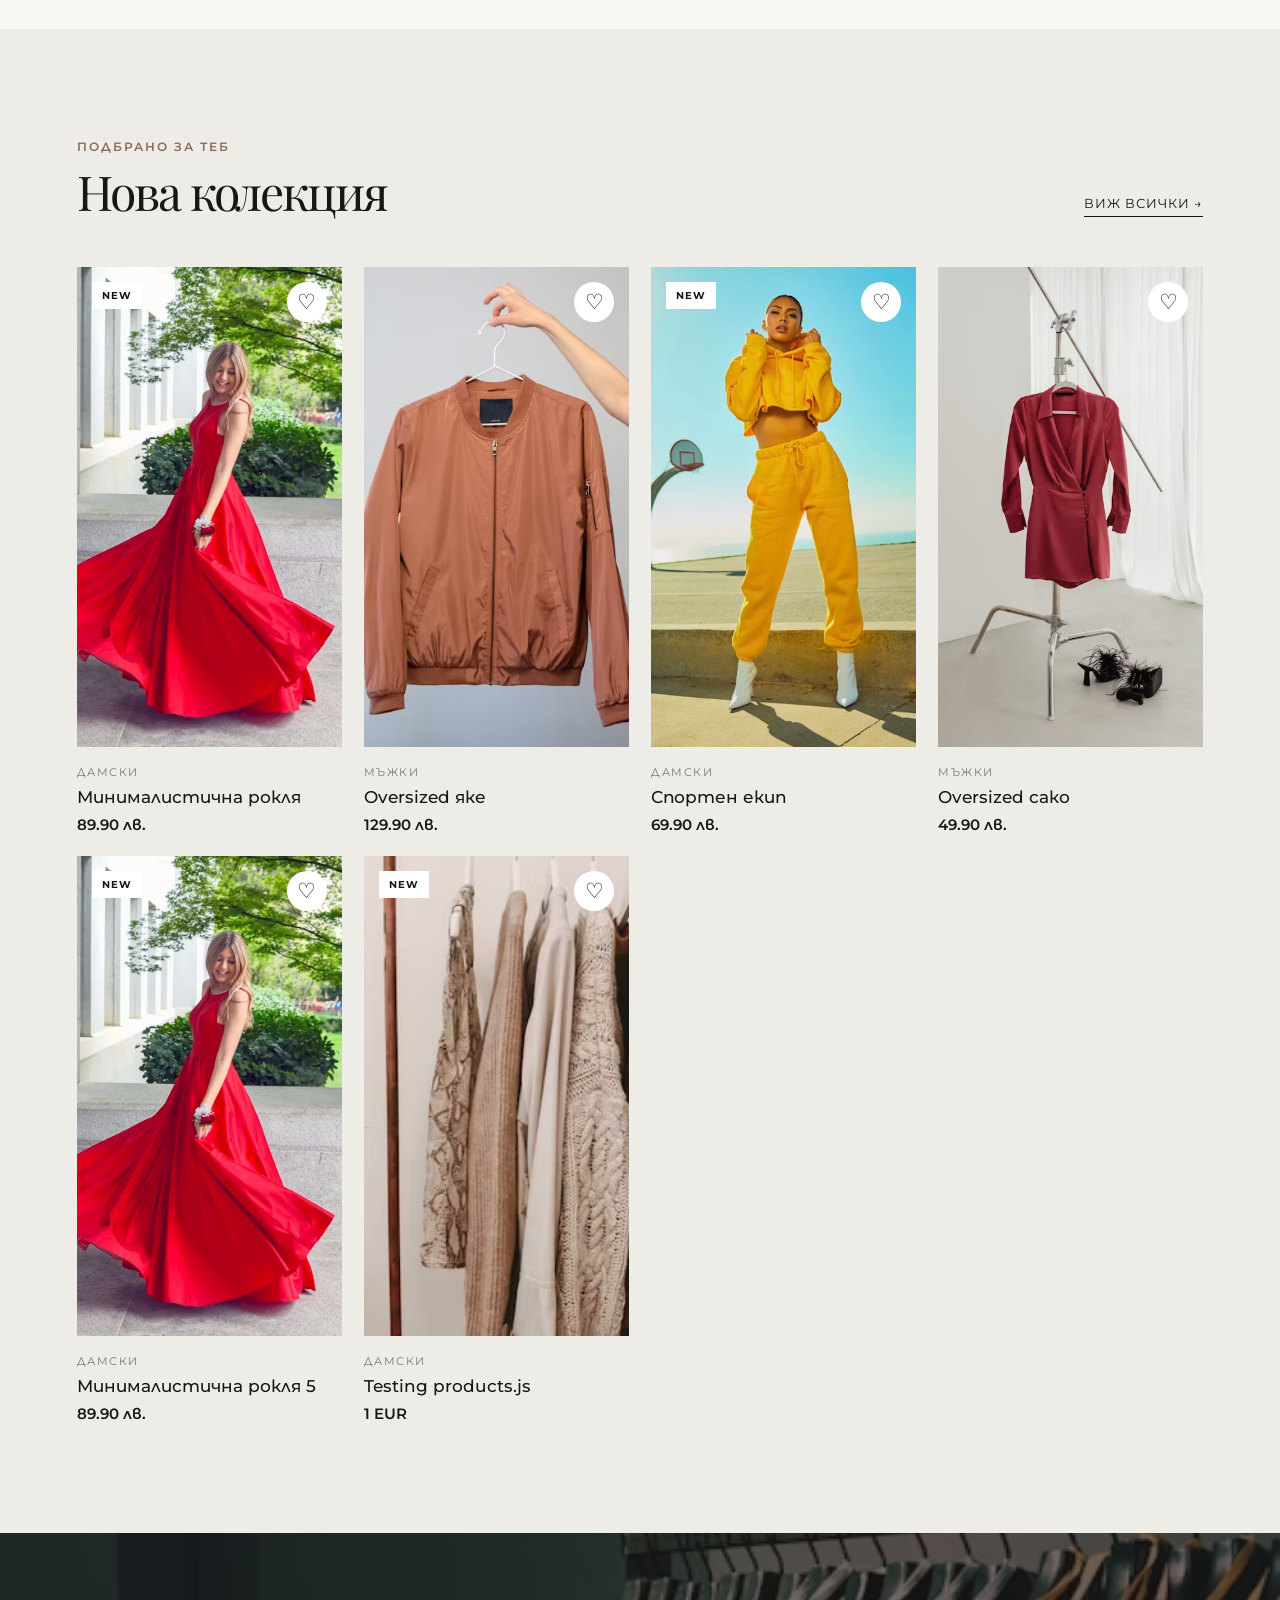
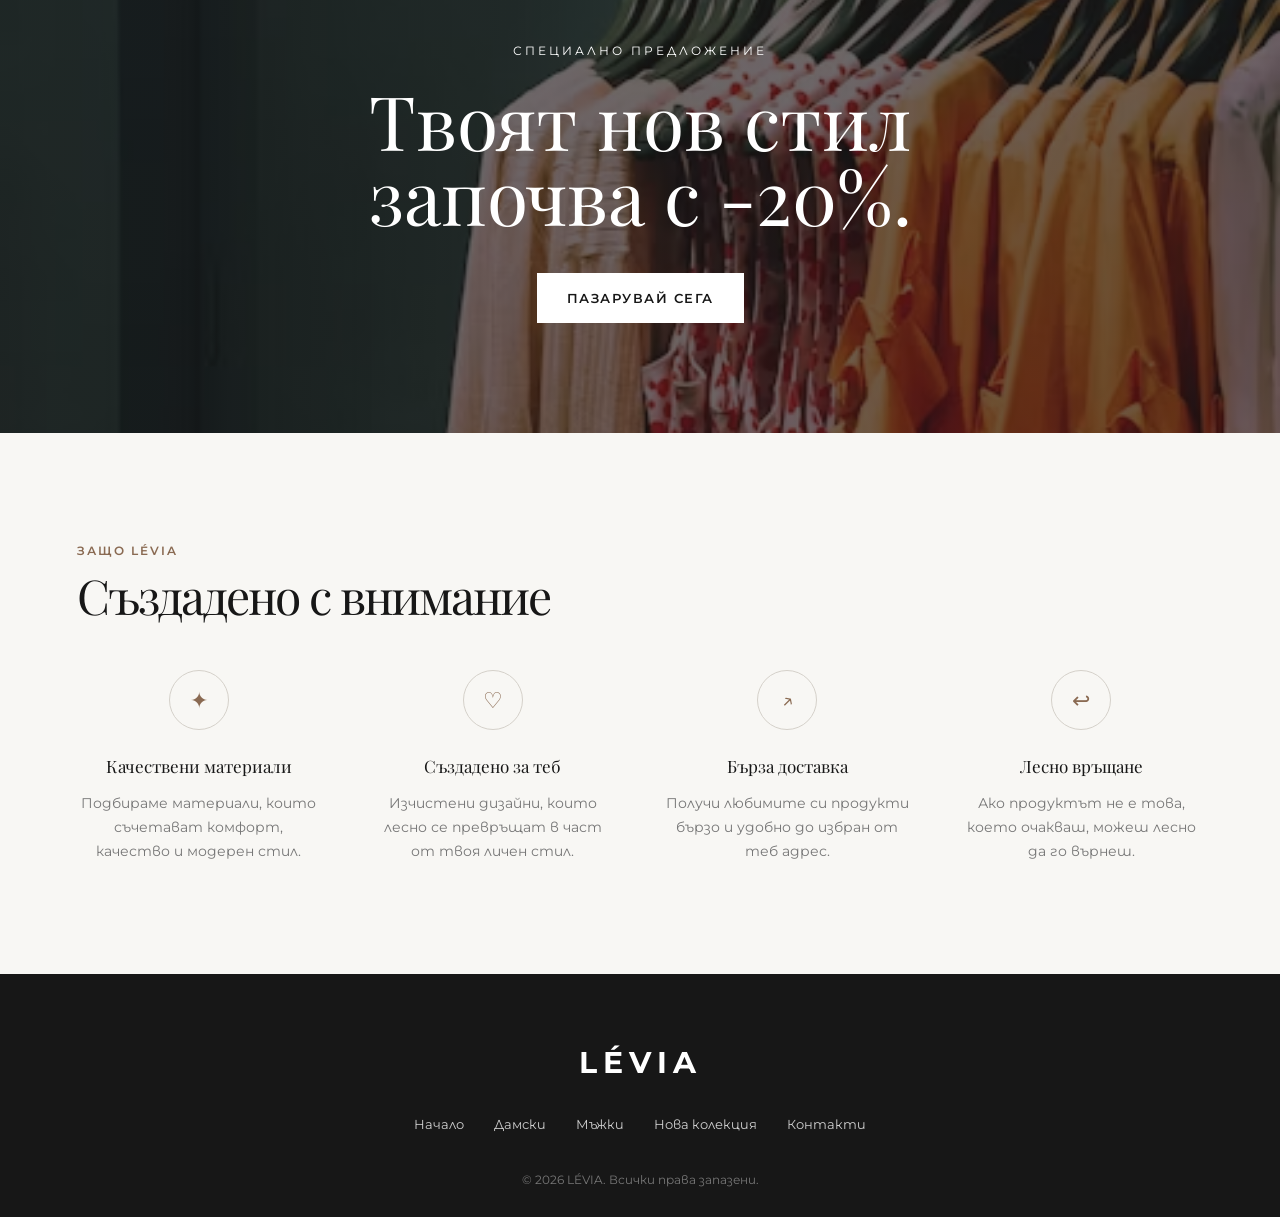
==== commit b689bc5a: "Extract shared header and footer components" ====
--- a/index.html
+++ b/index.html
@@ -6,8 +6,9 @@
     <title>LÉVIA — Мода за всеки ден</title>
     <link rel="preconnect" href="https://fonts.googleapis.com">
 
-    <link rel="preconnect" 
-        href="https://fonts.gstatic.com" 
+    <link
+        rel="preconnect"
+        href="https://fonts.googleapis.com"
         crossorigin>
 
     <link
@@ -16,49 +17,14 @@
 
     <link rel="stylesheet" href="style.css">
 </head>
+
 <body>
     <div id="top"></div>
-    <!-- NAVIGATION -->
-    <header class="navbar">
-
-        <a href="index.html" class="logo">
-            LÉVIA
-        </a>
-
-        <nav class="nav-links">
-            <a href="index.html">Начало</a>
-            <a href="women.html">Дамски</a>
-            <a href="men.html">Мъжки</a>
-            <a href="new-collection.html">Нова колекция</a>
-            <a href="contact.html">Контакти</a>
-        </nav>
-
-        <div class="nav-actions">
-
-            <button
-                class="search-button"
-                aria-label="Търсене"
-                type="button">
-                ⌕
-            </button>
-
-            <button aria-label="Любими">
-                ♡
-            </button>
-
-            <button aria-label="Количка">
-                🛒
-            </button>
-
-            <button
-                class="menu-toggle"
-                aria-label="Отвори менюто"
-                aria-expanded="false">
-                ☰
-            </button>
-        </div>
-    </header>
-
+
+    <!-- HEADER -->
+    <div id="header-container"></div>
+
+    <!-- SEARCH -->
     <div class="search-panel" id="searchPanel">
         <input
             type="text"
@@ -73,43 +39,69 @@
             ✕
         </button>
     </div>
-    <!-- Hero секция -->
+
+    <!-- MAIN -->
     <main>
+
+        <!-- HERO -->
         <section class="hero">
             <div class="hero-content">
-                <p class="hero-small-title">НОВА КОЛЕКЦИЯ 2026</p>
+
+                <p class="hero-small-title">
+                    НОВА КОЛЕКЦИЯ 2026
+                </p>
+
                 <h1>
                     Стилът започва
                     <span>от теб.</span>
                 </h1>
+
                 <p class="hero-description">
                     Открий внимателно подбрана колекция от модерни
                     дрехи, създадени за твоя ежедневен стил.
                 </p>
-                <a href="#collection" class="hero-button">
+
+                <a
+                    href="#collection"
+                    class="hero-button">
                     Разгледай колекцията
                 </a>
             </div>
         </section>
 
-        <!-- Категории -->
+        <!-- КАТЕГОРИИ -->
         <section class="categories">
+
             <div class="section-heading">
                 <p>ОТКРИЙ СВОЯ СТИЛ</p>
                 <h2>Категории</h2>
             </div>
 
             <div class="category-grid">
-                <a href="women.html" class="category-card">
-                    <div class="category-image category-women"></div>
+
+                <a
+                    href="women.html"
+                    class="category-card">
+
+                    <div
+                        class="category-image category-women">
+                    </div>
+
                     <div class="category-overlay">
                         <h3>Дамски</h3>
                         <span>Разгледай →</span>
                     </div>
-                </a>
-
-                <a href="men.html" class="category-card">
-                    <div class="category-image category-men"></div>
+
+                </a>
+
+                <a
+                    href="men.html"
+                    class="category-card">
+
+                    <div
+                        class="category-image category-men">
+                    </div>
+
                     <div class="category-overlay">
                         <h3>Мъжки</h3>
                         <span>Разгледай →</span>
@@ -118,25 +110,32 @@
             </div>
         </section>
 
-        <!-- Продукти -->
-        <section class="collection" id="collection">
+        <!-- ПРОДУКТИ -->
+        <section
+            class="collection"
+            id="collection">
+
             <div class="section-heading collection-heading">
+
                 <div>
                     <p>ПОДБРАНО ЗА ТЕБ</p>
                     <h2>Нова колекция</h2>
                 </div>
 
-                <a href="#" class="view-all">
+                <a
+                    href="new-collection.html"
+                    class="view-all">
                     Виж всички →
                 </a>
             </div>
 
-            <div class="product-grid"
+            <div
+                class="product-grid"
                 id="productGrid">
             </div>
         </section>
 
-        <!-- Промо секция -->
+        <!-- ПРОМО СЕКЦИЯ -->
         <section class="promo">
             <div class="promo-content">
                 <p>СПЕЦИАЛНО ПРЕДЛОЖЕНИЕ</p>
@@ -144,81 +143,80 @@
                     Твоят нов стил
                     започва с -20%.
                 </h2>
-                <a href="#" class="hero-button">
+                <a
+                    href="#"
+                    class="hero-button">
                     Пазарувай сега
                 </a>
             </div>
         </section>
 
-        <!-- Защо LÉVIA -->
+        <!-- ЗАЩО LÉVIA -->
         <section class="benefits">
             <div class="section-heading">
-            <p>ЗАЩО LÉVIA</p>
-            <h2>Създадено с внимание</h2>
+                <p>ЗАЩО LÉVIA</p>
+                <h2>Създадено с внимание</h2>
             </div>
 
             <div class="benefits-grid">
                 <div class="benefit">
-                <div class="benefit-icon">✦</div>
-
-                <h3>Качествени материали</h3>
-
-                <p>
-                    Подбираме материали, които съчетават
-                    комфорт, качество и модерен стил.
-                </p>
-            </div>
-
-            <div class="benefit">
-                <div class="benefit-icon">♡</div>
-                <h3>Създадено за теб</h3>
-
-                <p>
-                    Изчистени дизайни, които лесно се
-                    превръщат в част от твоя личен стил.
-                </p>
-            </div>
-
-            <div class="benefit">
-                <div class="benefit-icon">↗</div>
-                <h3>Бърза доставка</h3>
-                <p>
-                    Получи любимите си продукти бързо
-                    и удобно до избран от теб адрес.
-                </p>
-            </div>
-
-            <div class="benefit">
-                <div class="benefit-icon">↩</div>
-                <h3>Лесно връщане</h3>
-                <p>
-                    Ако продуктът не е това, което очакваш,
-                    можеш лесно да го върнеш.
-                </p>
-            </div>
-        </div>
-    </section>
-</main>
-    
-<footer class="footer">
-    <div class="footer-logo">
-        LÉVIA
-    </div>
-
-    <div class="footer-links">
-        <a href="#">За нас</a>
-        <a href="#">Доставка</a>
-        <a href="#">Връщане</a>
-        <a href="contact.html">Контакти</a>
-    </div>
-
-    <p>
-        © 2026 LÉVIA. Всички права запазени.
-    </p>
-</footer>
-
-<script src="products.js"></script>
-<script src="script.js"></script>
+                    <div class="benefit-icon">
+                        ✦
+                    </div>
+                    <h3>
+                        Качествени материали
+                    </h3>
+                    <p>
+                        Подбираме материали, които съчетават
+                        комфорт, качество и модерен стил.
+                    </p>
+                </div>
+
+                <div class="benefit">
+                    <div class="benefit-icon">
+                        ♡
+                    </div>
+                    <h3>
+                        Създадено за теб
+                    </h3>
+                    <p>
+                        Изчистени дизайни, които лесно се
+                        превръщат в част от твоя личен стил.
+                    </p>
+                </div>
+
+                <div class="benefit">
+                    <div class="benefit-icon">                        ↗
+                    </div>
+                    <h3>
+                        Бърза доставка
+                    </h3>
+                    <p>
+                        Получи любимите си продукти бързо
+                        и удобно до избран от теб адрес.
+                    </p>
+                </div>
+
+                <div class="benefit">
+                    <div class="benefit-icon">
+                        ↩
+                    </div>
+                    <h3>
+                        Лесно връщане
+                    </h3>
+                    <p>
+                        Ако продуктът не е това, което очакваш,
+                        можеш лесно да го върнеш.
+                    </p>
+                </div>
+            </div>
+        </section>
+    </main>
+
+    <div id="footer-container"></div>
+
+    <script src="components.js"></script>
 
 </body>
+
 </html>
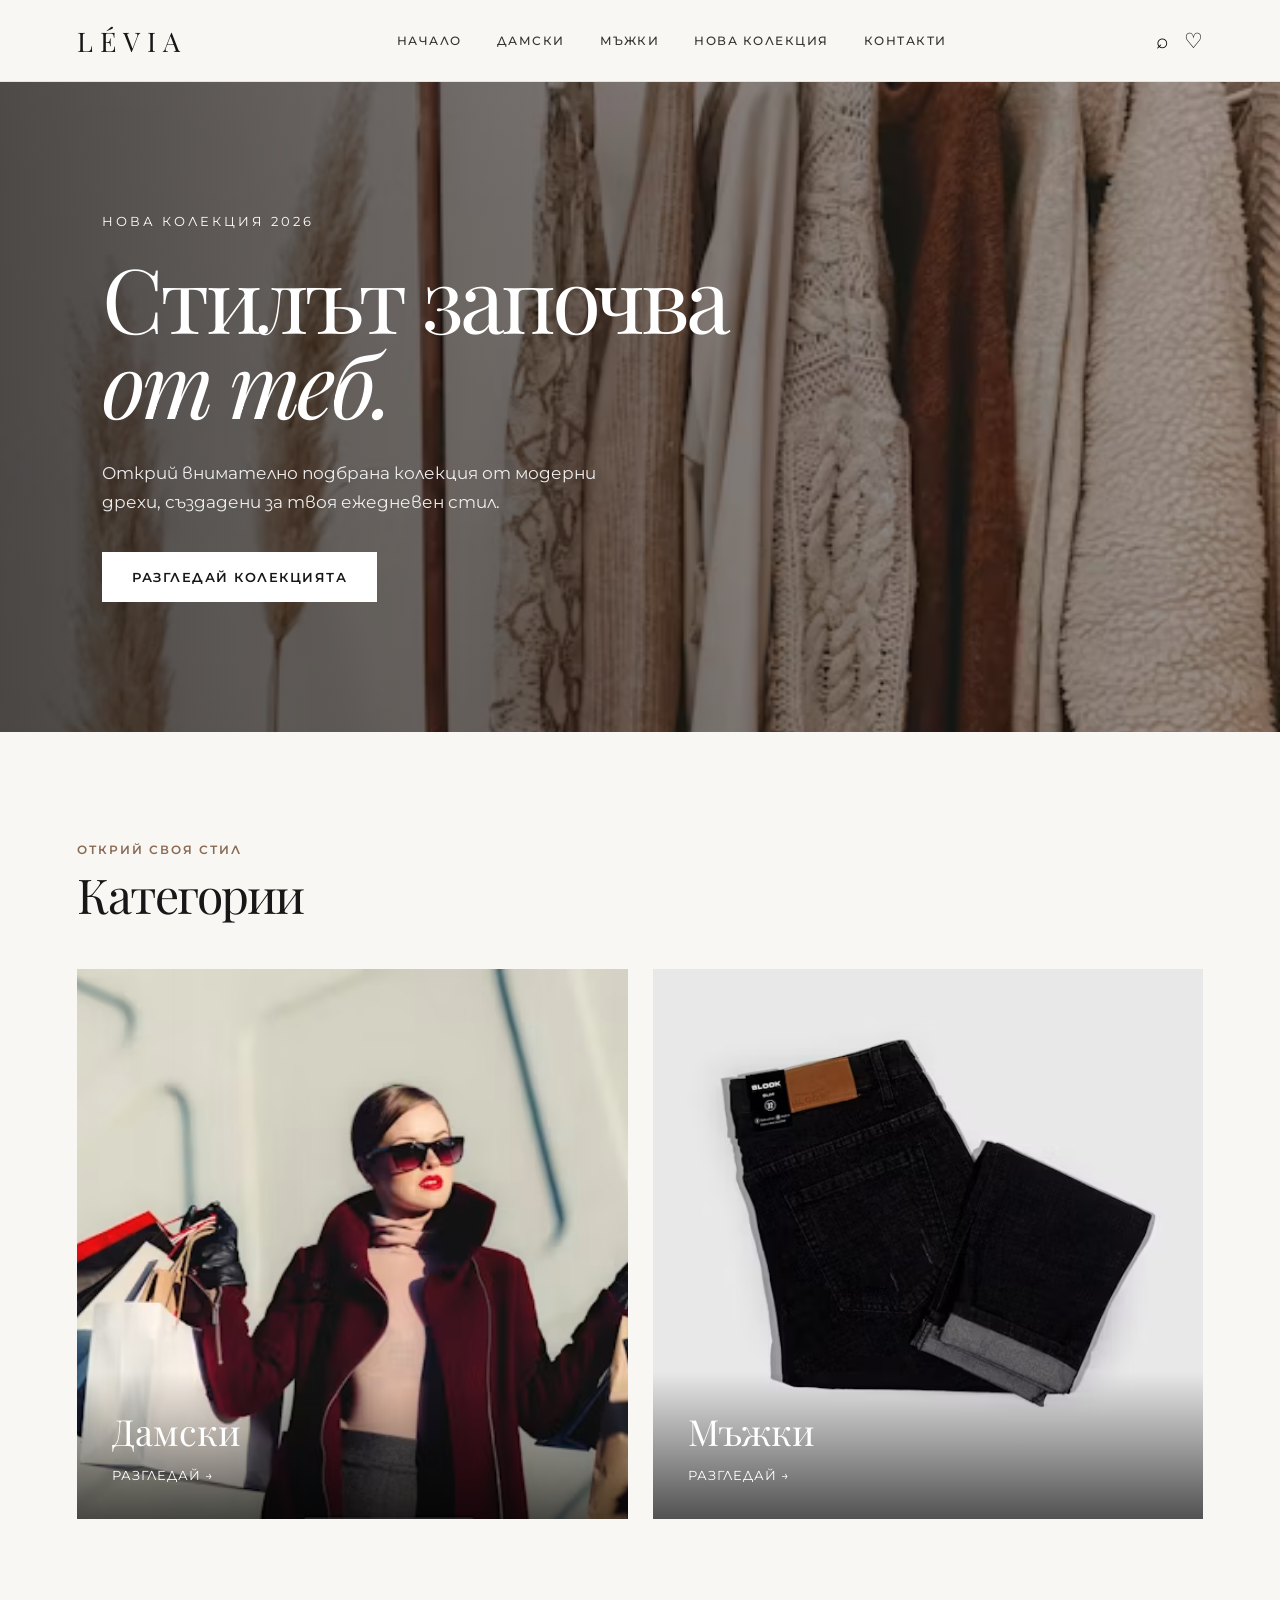
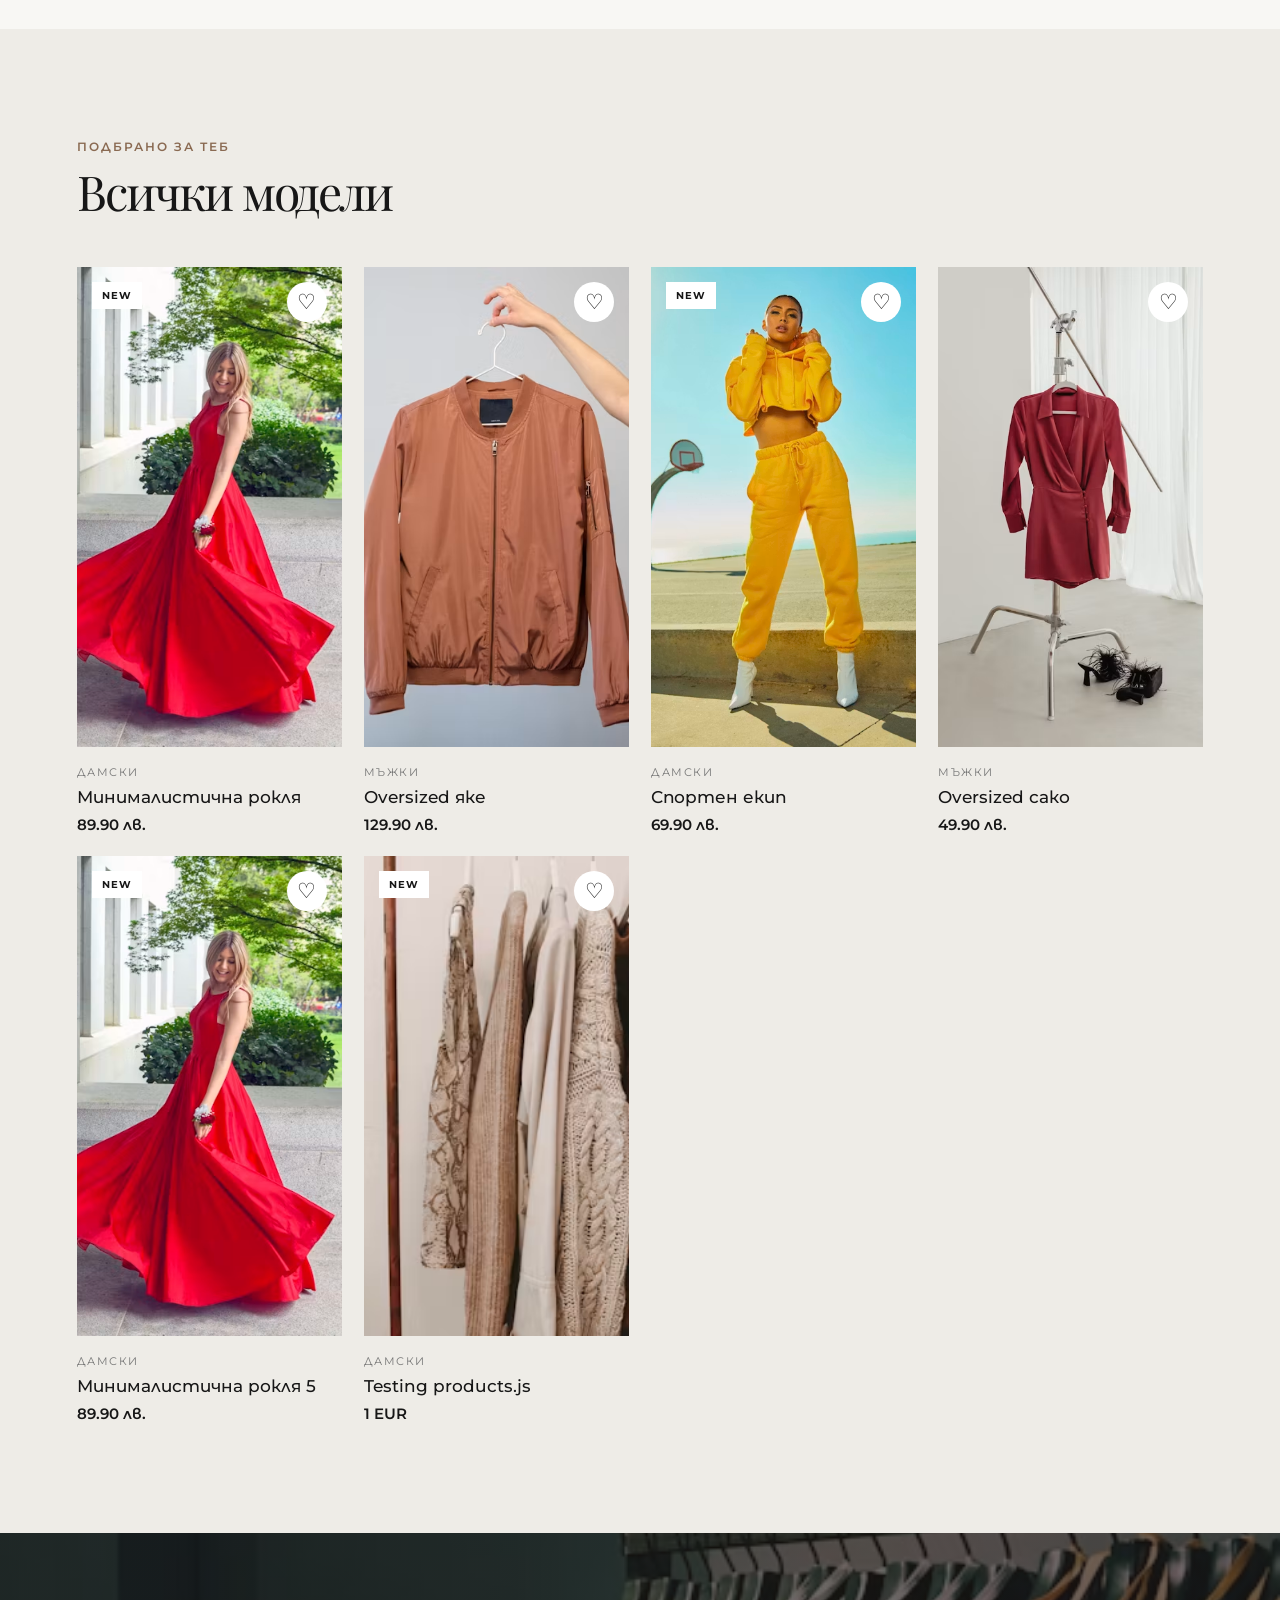
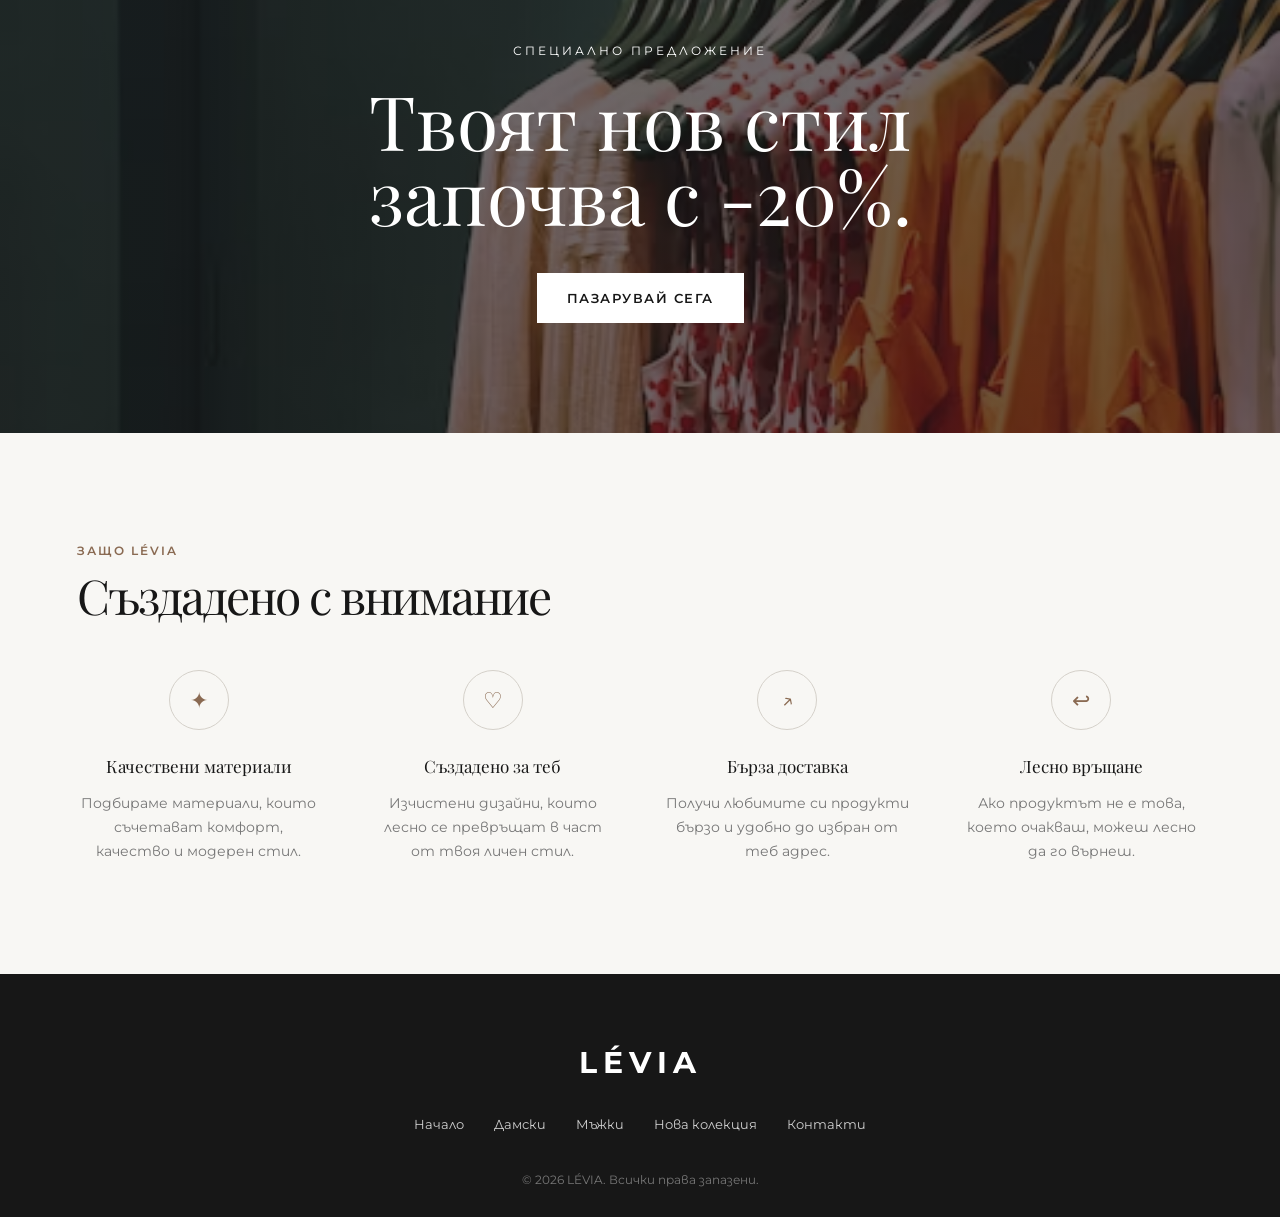
==== commit 8da4d70d: "Deleted cart and other unusable links. Modified New Collection to All Models." ====
--- a/index.html
+++ b/index.html
@@ -119,14 +119,8 @@
 
                 <div>
                     <p>ПОДБРАНО ЗА ТЕБ</p>
-                    <h2>Нова колекция</h2>
-                </div>
-
-                <a
-                    href="new-collection.html"
-                    class="view-all">
-                    Виж всички →
-                </a>
+                    <h2>Всички модели</h2>
+                </div>
             </div>
 
             <div
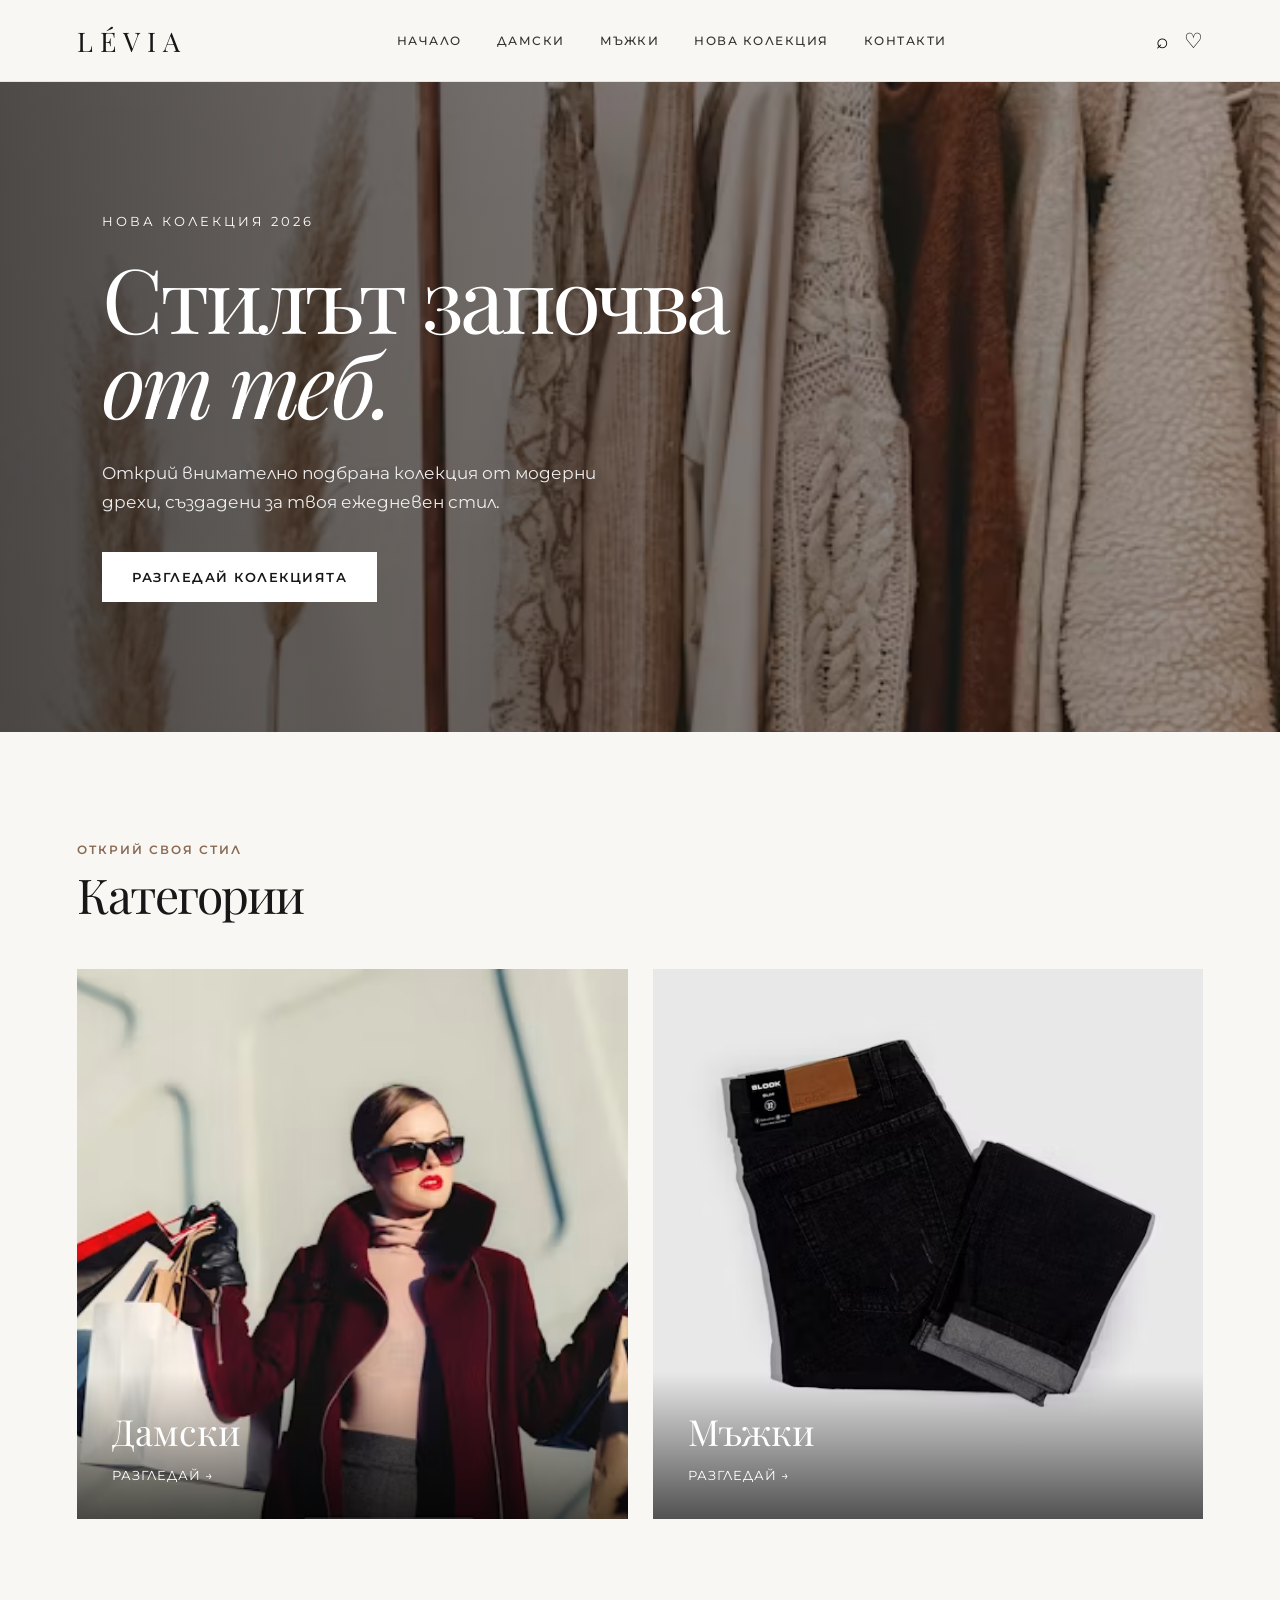
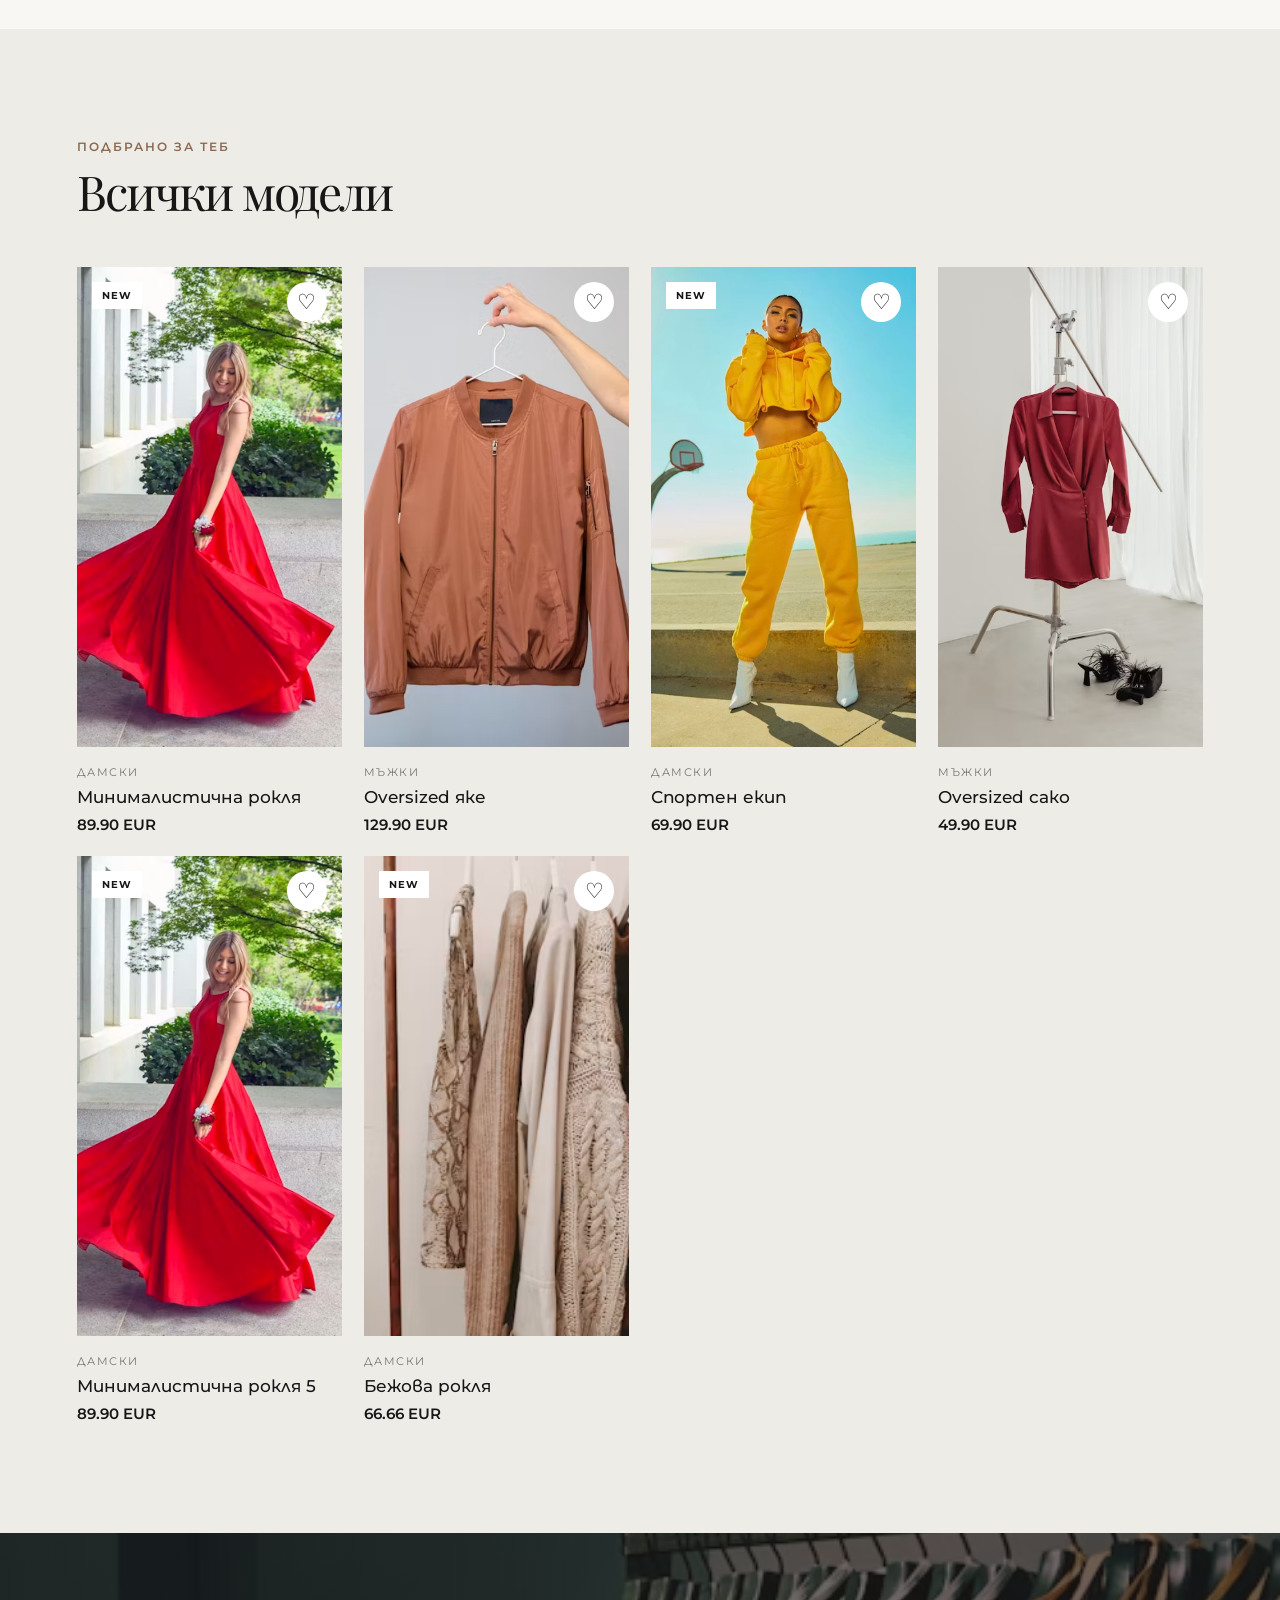
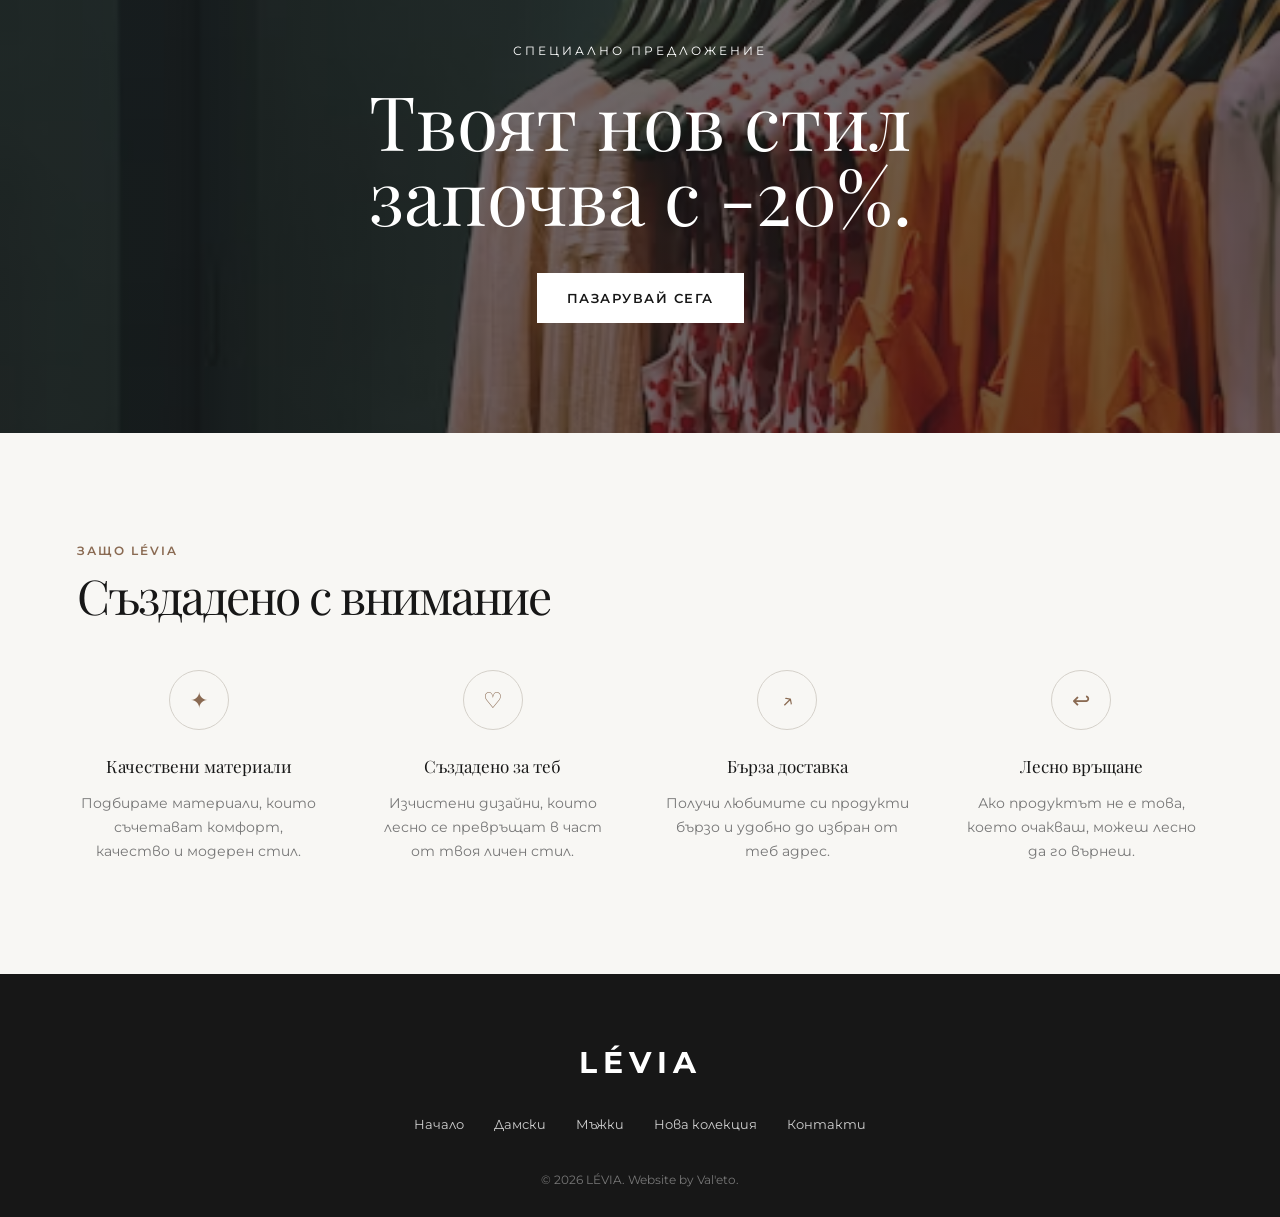
==== commit d477ebec: "Install and Configure Vercel Web Analytics ## Vercel Web Analytics Installation Report  ### Summary " ====
--- a/index.html
+++ b/index.html
@@ -16,6 +16,10 @@
         rel="stylesheet">
 
     <link rel="stylesheet" href="style.css">
+    <script>
+        window.va = window.va || function () { (window.vaq = window.vaq || []).push(arguments); };
+    </script>
+    <script defer src="/_vercel/insights/script.js"></script>
 </head>
 
 <body>
@@ -213,4 +217,4 @@
 
 </body>
 
-</html>+</html>
--- a/style.css
+++ b/style.css
@@ -755,7 +755,7 @@
 .size-title span:last-child {
     color: #777;
 
-    text-decoration: underline;
+    /* text-decoration: underline; */
 
     cursor: pointer;
 }
@@ -782,14 +782,14 @@
         border-color 0.3s ease;
 }
 
-.sizes button:hover,
+/* .sizes button:hover,
 .sizes button.selected {
     background: #171717;
 
     color: white;
 
     border-color: #171717;
-}
+} */
 
 /* =========================================
    ADD TO CART
